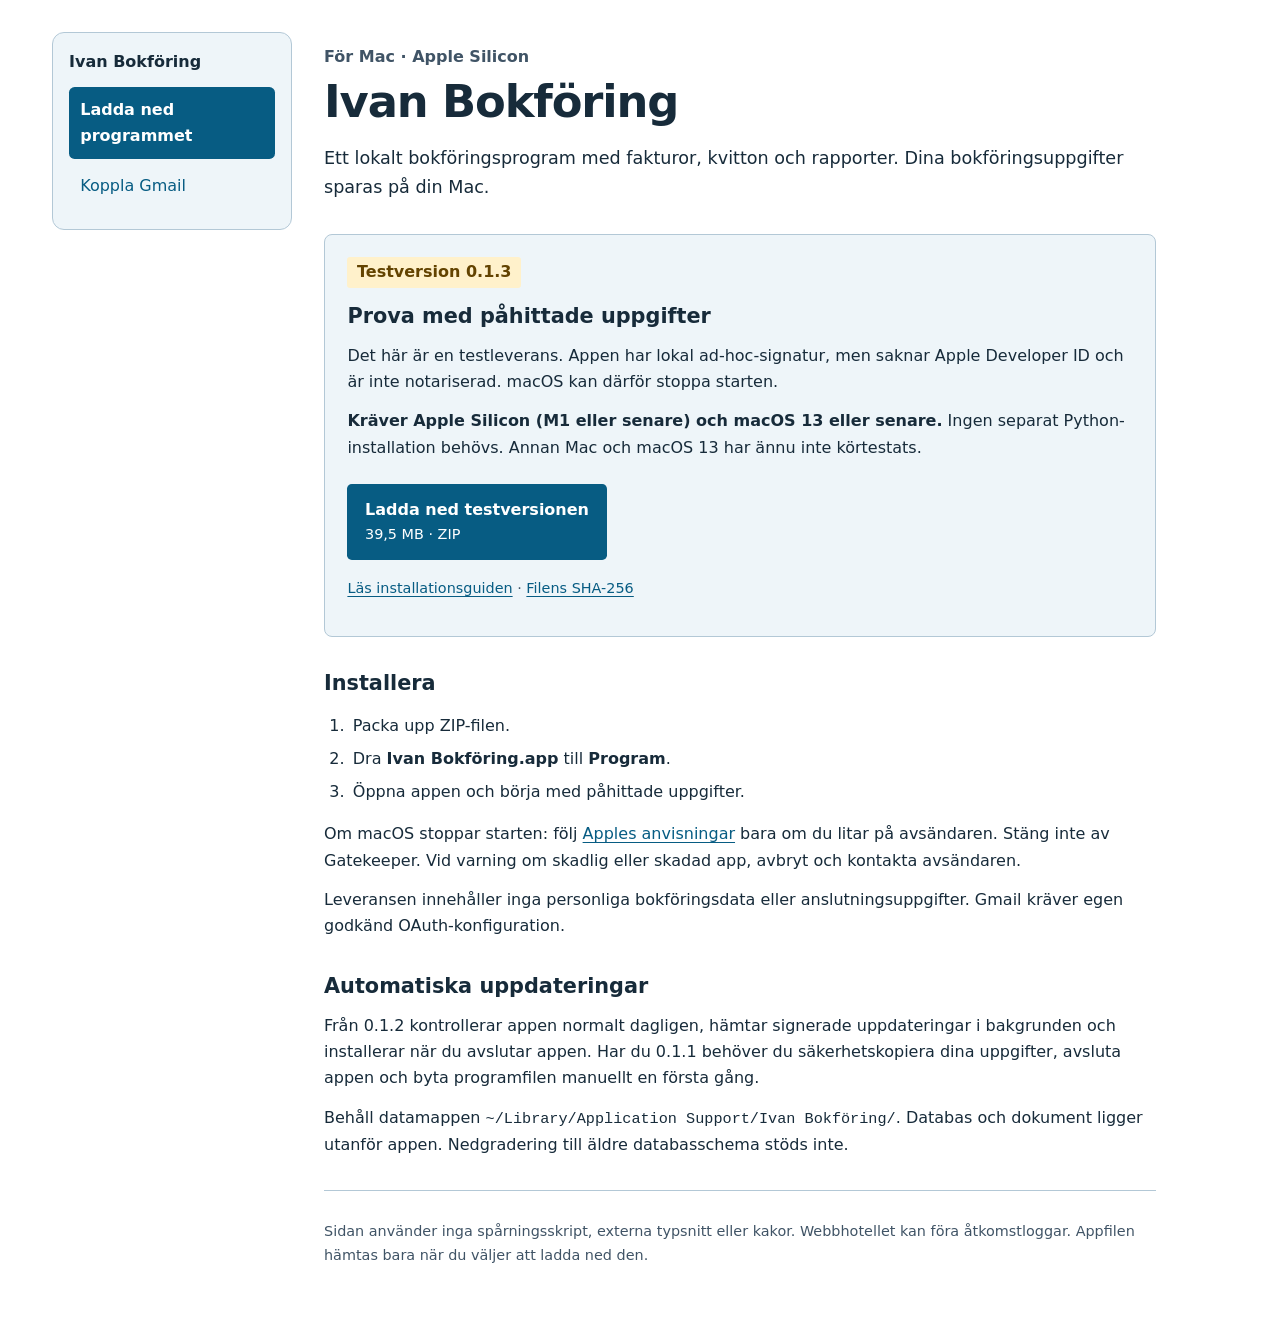
==== index.html @ 07125167 "Lägg till Gmail-guide med sidoflik, skärmbilder och snabblänkar Åtta steg för Google Desktop-klient " ====
<!doctype html>
<html lang="sv">
<head>
  <meta charset="utf-8">
  <meta name="viewport" content="width=device-width, initial-scale=1">
  <meta name="description" content="Ladda ned testversionen av Ivan Bokföring för Mac. Systemkrav, installation och automatiska uppdateringar.">
  <meta name="color-scheme" content="light">
  <title>Ivan Bokföring – testversion för Mac</title>
  <link rel="icon" href="favicon.svg" type="image/svg+xml">
  <link rel="stylesheet" href="theme.css">
  <link rel="stylesheet" href="guide.css">
</head>
<body>
  <div class="site-layout">
  <nav class="site-nav" aria-label="Hemsidans flikar"><strong>Ivan Bokföring</strong><a href="index.html" aria-current="page">Ladda ned programmet</a><a href="gmail.html">Koppla Gmail</a></nav>
  <main>
    <header>
      <p class="eyebrow">För Mac · Apple Silicon</p>
      <h1>Ivan Bokföring</h1>
      <p class="intro">Ett lokalt bokföringsprogram med fakturor, kvitton och rapporter. Dina bokföringsuppgifter sparas på din Mac.</p>
    </header>
    <section class="release" aria-labelledby="download-title">
      <p class="status">Testversion 0.1.3</p>
      <h2 id="download-title">Prova med påhittade uppgifter</h2>
      <p>Det här är en testleverans. Appen har lokal ad-hoc-signatur, men saknar Apple Developer ID och är inte notariserad. macOS kan därför stoppa starten.</p>
      <p><strong>Kräver Apple Silicon (M1 eller senare) och macOS 13 eller senare.</strong> Ingen separat Python-installation behövs. Annan Mac och macOS 13 har ännu inte körtestats.</p>
      <a class="button" href="https://github.com/ivanabrahamsson5-afk/ivan-bokforing/releases/download/v0.1.3-test/Ivan-production-test-4.zip" download>Ladda ned testversionen <span>39,5 MB · ZIP</span></a>
      <p class="small"><a href="installera.txt">Läs installationsguiden</a> · <a href="SHA256SUMS.txt">Filens SHA-256</a></p>
    </section>
    <section aria-labelledby="install-title">
      <h2 id="install-title">Installera</h2>
      <ol>
        <li>Packa upp ZIP-filen.</li>
        <li>Dra <strong>Ivan Bokföring.app</strong> till <strong>Program</strong>.</li>
        <li>Öppna appen och börja med påhittade uppgifter.</li>
      </ol>
      <p>Om macOS stoppar starten: följ <a href="https://support.apple.com/sv-se/102445" rel="noreferrer">Apples anvisningar</a> bara om du litar på avsändaren. Stäng inte av Gatekeeper. Vid varning om skadlig eller skadad app, avbryt och kontakta avsändaren.</p>
      <p>Leveransen innehåller inga personliga bokföringsdata eller anslutningsuppgifter. Gmail kräver egen godkänd OAuth-konfiguration.</p>
    </section>
    <section aria-labelledby="update-title">
      <h2 id="update-title">Automatiska uppdateringar</h2>
      <p>Från 0.1.2 kontrollerar appen normalt dagligen, hämtar signerade uppdateringar i bakgrunden och installerar när du avslutar appen. Har du 0.1.1 behöver du säkerhetskopiera dina uppgifter, avsluta appen och byta programfilen manuellt en första gång.</p>
      <p>Behåll datamappen <code>~/Library/Application Support/Ivan Bokföring/</code>. Databas och dokument ligger utanför appen. Nedgradering till äldre databasschema stöds inte.</p>
    </section>
    <footer>
      <p>Sidan använder inga spårningsskript, externa typsnitt eller kakor. Webbhotellet kan föra åtkomstloggar. Appfilen hämtas bara när du väljer att ladda ned den.</p>
    </footer>
  </main>
  </div>
</body>
</html>
---- theme.css ----
:root {
  color-scheme: light;
  --paper: #ffffff;
  --ink: #172b3a;
  --muted: #405466;
  --accent: #075c83;
  --accent-hover: #034565;
  --panel: #eef5f9;
  --border: #b3c8d6;
  --status-bg: #fff1cb;
  --status-ink: #634300;
  --focus: #9a4c00;
}
* { box-sizing: border-box; }
body { margin: 0; background: var(--paper); color: var(--ink); font: 1rem/1.65 system-ui, sans-serif; }
main { max-width: 46rem; margin: 0 auto; padding: 2.8rem 1.25rem 1.5rem; }
h1 { font-size: clamp(2rem, 6vw, 2.8rem); line-height: 1.15; margin: .35rem 0 1rem; letter-spacing: -.025em; }
h2 { font-size: 1.3rem; line-height: 1.35; margin: 0 0 .8rem; }
p { margin: .8rem 0; }
.intro { font-size: 1.1rem; }
.eyebrow { color: var(--muted); font-weight: 600; margin: 0; }
section { margin-top: 2rem; }
.release { padding: 1.4rem; border: 1px solid var(--border); border-radius: .5rem; background: var(--panel); color: var(--ink); }
.status { display: inline-block; margin: 0 0 .85rem; padding: .15rem .6rem; border-radius: .2rem; color: var(--status-ink); background: var(--status-bg); font-weight: 650; }
a { color: var(--accent); text-underline-offset: .2em; }
a:hover, a:active { color: var(--accent-hover); }
a:focus-visible { outline: 3px solid var(--focus); outline-offset: 4px; }
.button { display: inline-block; padding: .8rem 1.1rem; margin: .65rem 0 .3rem; border-radius: .3rem; background: var(--accent); color: var(--paper); font-weight: 650; text-decoration: none; }
.button span { display: block; font-size: .9rem; font-weight: 400; }
.button:hover, .button:active { background: var(--accent-hover); color: var(--paper); }
.small, footer { font-size: .9rem; color: var(--muted); }
ol { padding-left: 1.6rem; }
li { padding-left: .2rem; margin: .4rem 0; }
code { font-size: .95em; overflow-wrap: anywhere; }
footer { margin-top: 2rem; padding-top: 1rem; border-top: 1px solid var(--border); }
@media (max-width: 30rem) { main { padding-top: 1.5rem; } .release { padding: 1rem; } .button { display: block; text-align: center; } }
---- guide.css ----
.site-layout { max-width: 76rem; margin: auto; display: grid; grid-template-columns: 15rem minmax(0, 1fr); gap: 2rem; padding: 2rem 1.25rem; }
.site-layout main { width: 100%; max-width: 52rem; margin: 0; padding: .75rem 0 1.5rem; min-width: 0; }
.site-nav { position: sticky; top: 1.5rem; align-self: start; padding: 1rem; border: 1px solid var(--border); border-radius: .75rem; background: var(--panel); }
.site-nav strong { display: block; margin-bottom: .75rem; }
.site-nav a { display: block; padding: .6rem .7rem; margin: .25rem 0; border-radius: .35rem; text-decoration: none; }
.site-nav a[aria-current="page"] { background: var(--accent); color: var(--paper); font-weight: 650; }
.site-nav .step-links { margin-top: 1rem; padding-top: .6rem; border-top: 1px solid var(--border); font-size: .9rem; }
.step { scroll-margin-top: 1rem; padding: 1.5rem; border: 1px solid var(--border); border-radius: .75rem; }
.step-number { color: var(--accent); font-size: .85rem; font-weight: 700; text-transform: uppercase; letter-spacing: .08em; margin: 0 0 .4rem; }
.ready { background: var(--panel); padding: .65rem .9rem; border-radius: .35rem; }
.quick-links { display: flex; flex-wrap: wrap; gap: .4rem 1rem; margin: 1rem 0; }
figure { margin: 1.25rem 0; }
figure img { display: block; width: 100%; height: auto; border: 1px solid var(--border); border-radius: .4rem; }
figcaption { font-size: .9rem; color: var(--muted); margin-top: .5rem; }
pre { white-space: pre-wrap; overflow-wrap: anywhere; background: var(--panel); padding: .8rem; border-radius: .4rem; font-size: .9rem; }
details { padding: .8rem 0; border-bottom: 1px solid var(--border); }
summary { cursor: pointer; font-weight: 650; }
.skip-link { position: absolute; left: -9999px; }
.skip-link:focus { left: 1rem; top: .5rem; background: var(--paper); z-index: 2; padding: .5rem; }
@media (max-width: 55rem) {
  .site-layout { display: block; padding: 1rem; }
  .site-nav { position: static; margin-bottom: 1.5rem; }
  .site-nav > a { display: inline-block; }
  .site-nav .step-links { display: flex; flex-wrap: wrap; gap: .2rem; }
  .site-nav .step-links a { padding: .25rem .5rem; }
  .step { padding: 1rem; }
}

.menu-image { max-width: 20rem; }
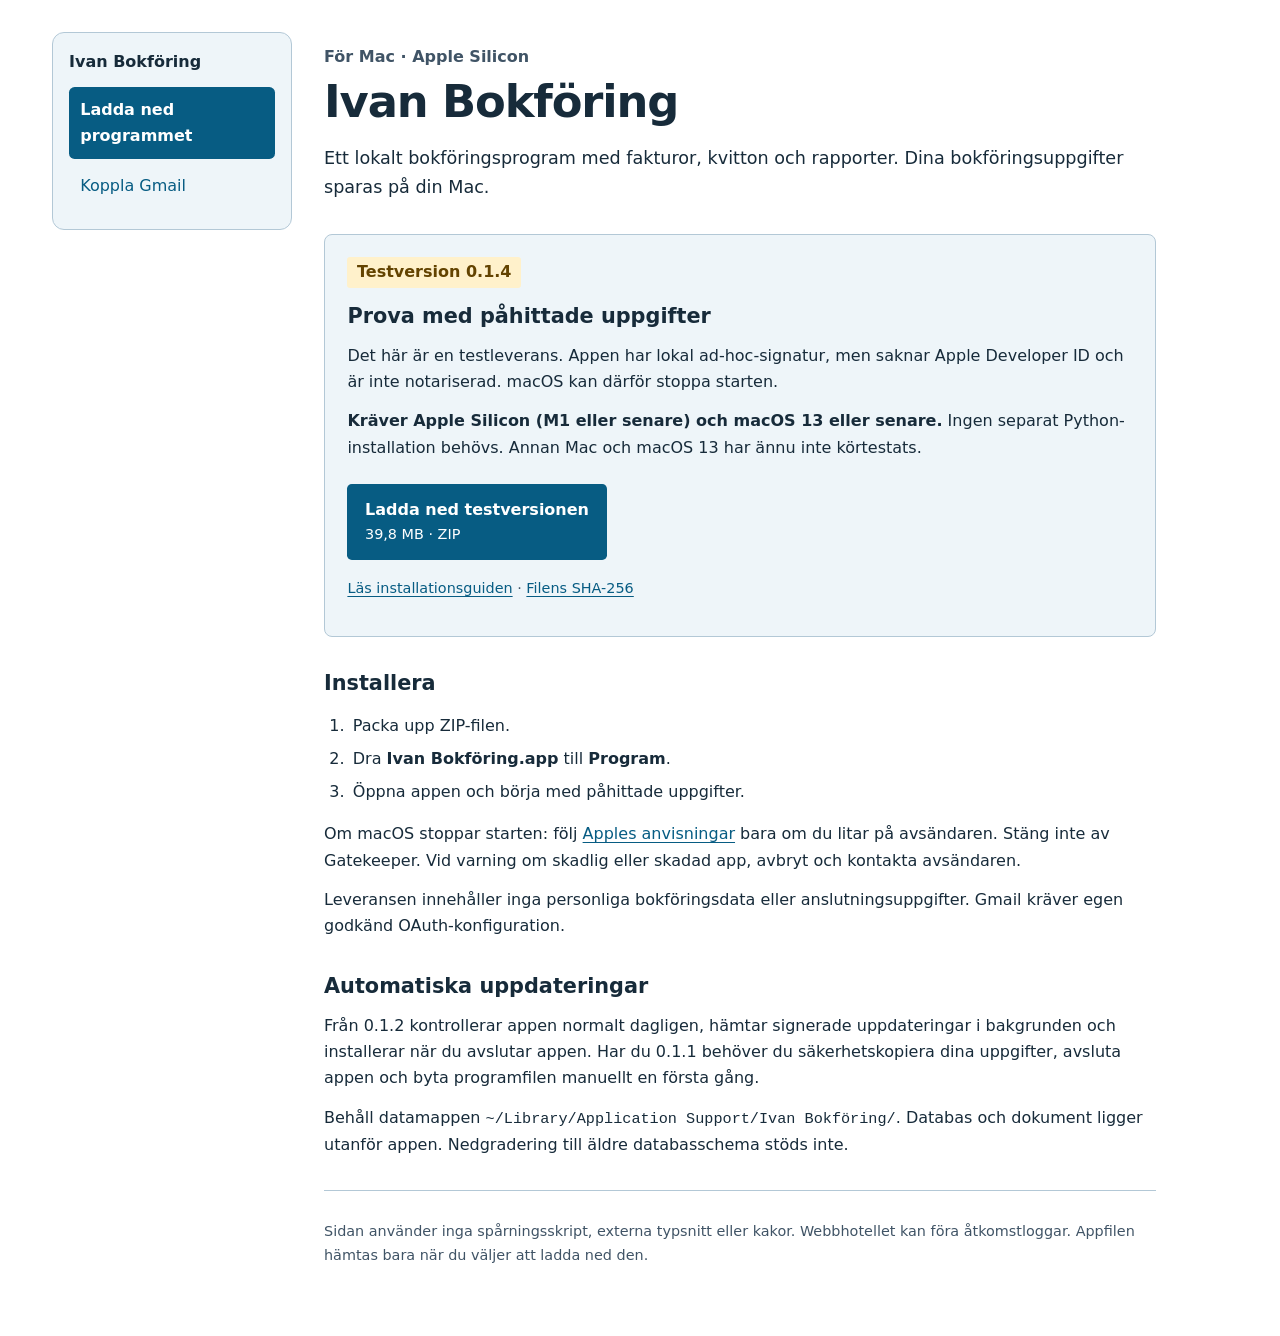
==== commit 7b9461d6: "Uppdatera nedladdningssidan till testversion 0.1.4" ====
--- a/index.html
+++ b/index.html
@@ -20,11 +20,11 @@
       <p class="intro">Ett lokalt bokföringsprogram med fakturor, kvitton och rapporter. Dina bokföringsuppgifter sparas på din Mac.</p>
     </header>
     <section class="release" aria-labelledby="download-title">
-      <p class="status">Testversion 0.1.3</p>
+      <p class="status">Testversion 0.1.4</p>
       <h2 id="download-title">Prova med påhittade uppgifter</h2>
       <p>Det här är en testleverans. Appen har lokal ad-hoc-signatur, men saknar Apple Developer ID och är inte notariserad. macOS kan därför stoppa starten.</p>
       <p><strong>Kräver Apple Silicon (M1 eller senare) och macOS 13 eller senare.</strong> Ingen separat Python-installation behövs. Annan Mac och macOS 13 har ännu inte körtestats.</p>
-      <a class="button" href="https://github.com/ivanabrahamsson5-afk/ivan-bokforing/releases/download/v0.1.3-test/Ivan-production-test-4.zip" download>Ladda ned testversionen <span>39,5 MB · ZIP</span></a>
+      <a class="button" href="https://github.com/ivanabrahamsson5-afk/ivan-bokforing/releases/download/v0.1.4-test/Ivan-production-test-5.zip" download>Ladda ned testversionen <span>39,8 MB · ZIP</span></a>
       <p class="small"><a href="installera.txt">Läs installationsguiden</a> · <a href="SHA256SUMS.txt">Filens SHA-256</a></p>
     </section>
     <section aria-labelledby="install-title">
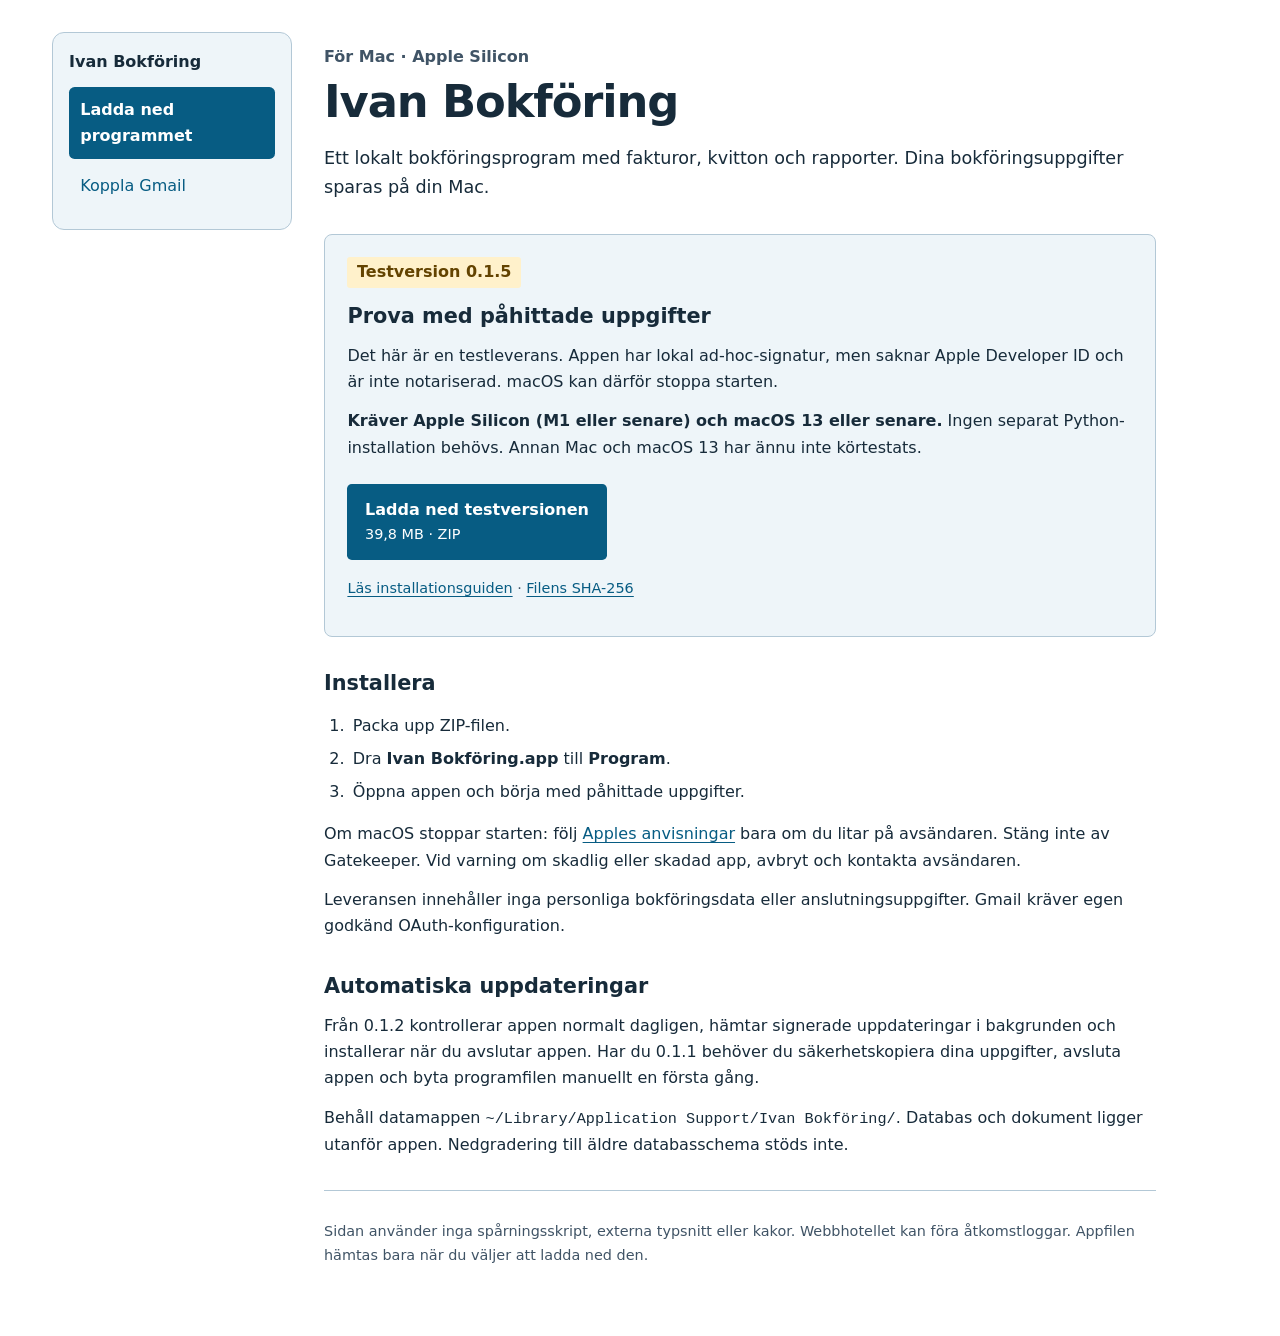
==== commit 9bb9cd35: "Publicera nedladdningssida, guide och kontrollsumma för 0.1.5" ====
--- a/index.html
+++ b/index.html
@@ -20,11 +20,11 @@
       <p class="intro">Ett lokalt bokföringsprogram med fakturor, kvitton och rapporter. Dina bokföringsuppgifter sparas på din Mac.</p>
     </header>
     <section class="release" aria-labelledby="download-title">
-      <p class="status">Testversion 0.1.4</p>
+      <p class="status">Testversion 0.1.5</p>
       <h2 id="download-title">Prova med påhittade uppgifter</h2>
       <p>Det här är en testleverans. Appen har lokal ad-hoc-signatur, men saknar Apple Developer ID och är inte notariserad. macOS kan därför stoppa starten.</p>
       <p><strong>Kräver Apple Silicon (M1 eller senare) och macOS 13 eller senare.</strong> Ingen separat Python-installation behövs. Annan Mac och macOS 13 har ännu inte körtestats.</p>
-      <a class="button" href="https://github.com/ivanabrahamsson5-afk/ivan-bokforing/releases/download/v0.1.4-test/Ivan-production-test-5.zip" download>Ladda ned testversionen <span>39,8 MB · ZIP</span></a>
+      <a class="button" href="https://github.com/ivanabrahamsson5-afk/ivan-bokforing/releases/download/v0.1.5-test/Ivan-production-test-6.zip" download>Ladda ned testversionen <span>39,8 MB · ZIP</span></a>
       <p class="small"><a href="installera.txt">Läs installationsguiden</a> · <a href="SHA256SUMS.txt">Filens SHA-256</a></p>
     </section>
     <section aria-labelledby="install-title">
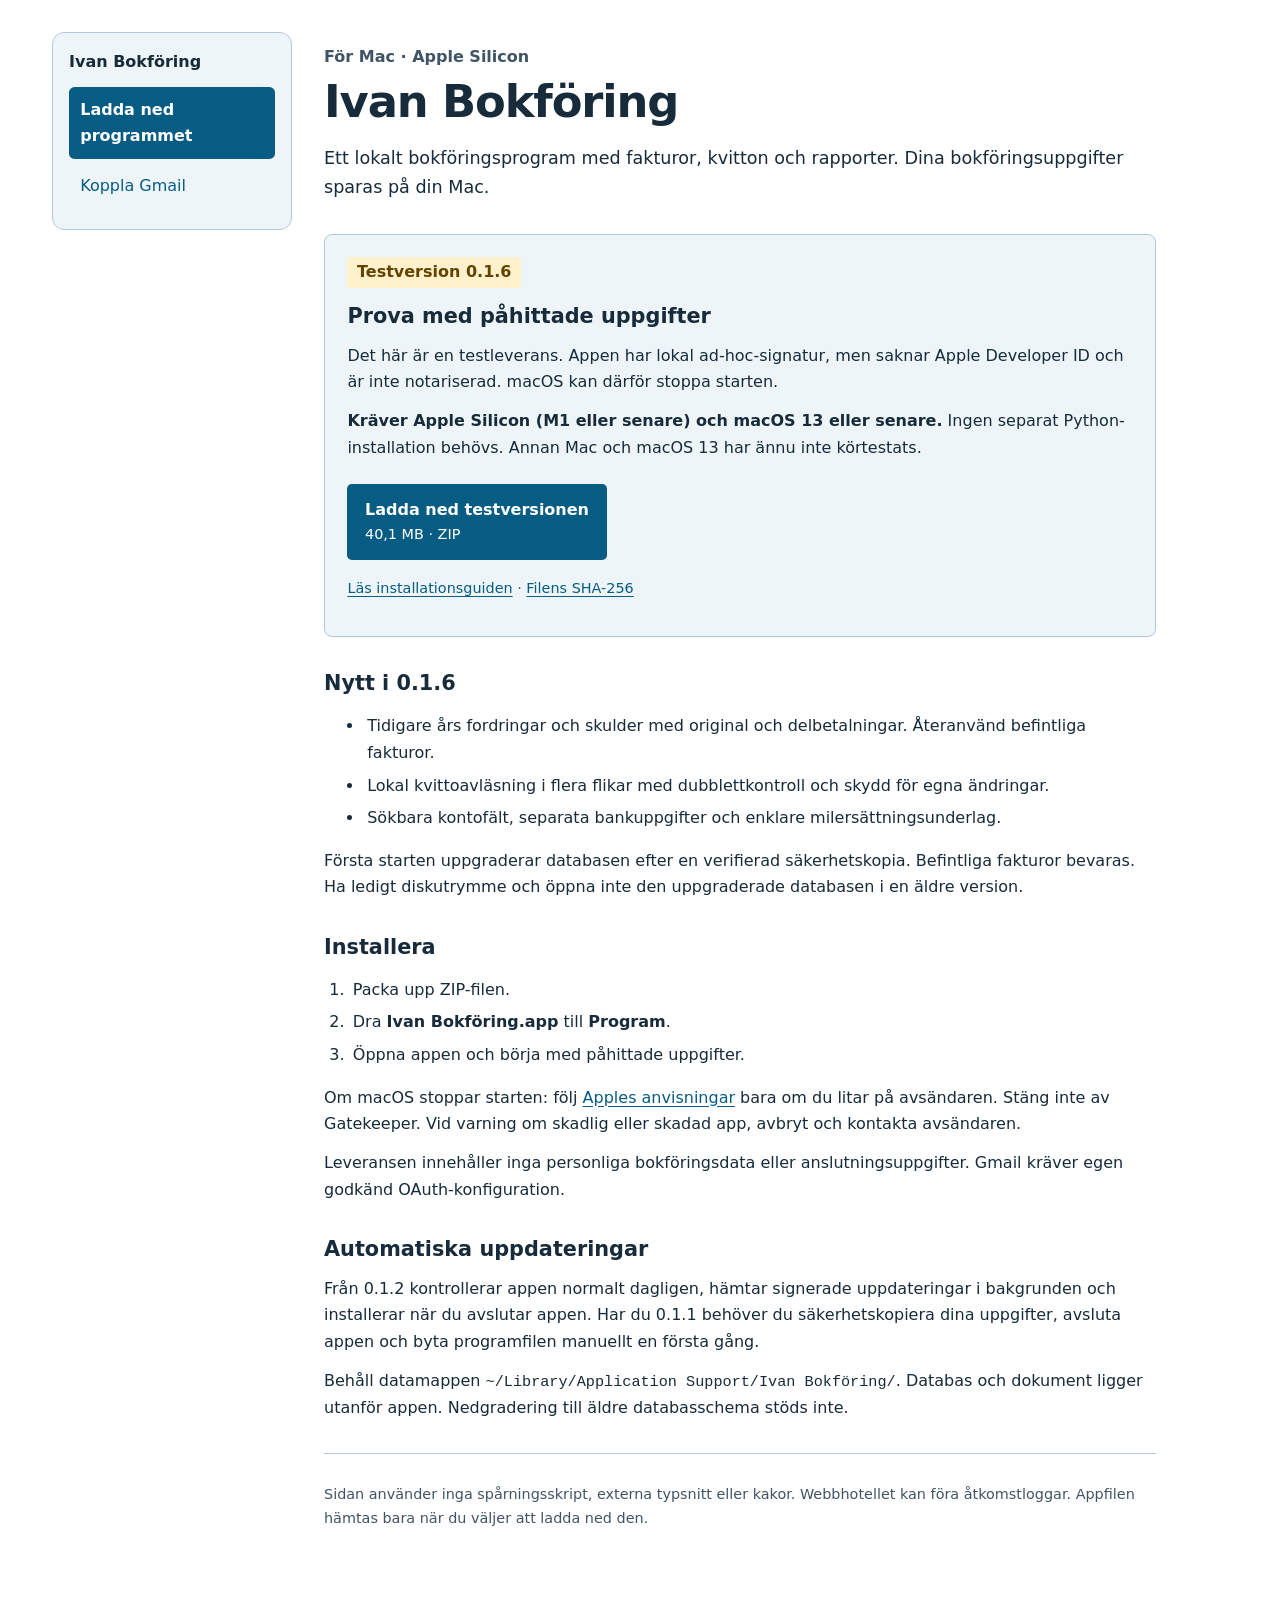
==== commit 9677e5ad: "Publicera hemsida och installationsguide för 0.1.6" ====
--- a/index.html
+++ b/index.html
@@ -20,12 +20,21 @@
       <p class="intro">Ett lokalt bokföringsprogram med fakturor, kvitton och rapporter. Dina bokföringsuppgifter sparas på din Mac.</p>
     </header>
     <section class="release" aria-labelledby="download-title">
-      <p class="status">Testversion 0.1.5</p>
+      <p class="status">Testversion 0.1.6</p>
       <h2 id="download-title">Prova med påhittade uppgifter</h2>
       <p>Det här är en testleverans. Appen har lokal ad-hoc-signatur, men saknar Apple Developer ID och är inte notariserad. macOS kan därför stoppa starten.</p>
       <p><strong>Kräver Apple Silicon (M1 eller senare) och macOS 13 eller senare.</strong> Ingen separat Python-installation behövs. Annan Mac och macOS 13 har ännu inte körtestats.</p>
-      <a class="button" href="https://github.com/ivanabrahamsson5-afk/ivan-bokforing/releases/download/v0.1.5-test/Ivan-production-test-6.zip" download>Ladda ned testversionen <span>39,8 MB · ZIP</span></a>
+      <a class="button" href="https://github.com/ivanabrahamsson5-afk/ivan-bokforing/releases/download/v0.1.6-test/Ivan-production-test-7.zip" download>Ladda ned testversionen <span>40,1 MB · ZIP</span></a>
       <p class="small"><a href="installera.txt">Läs installationsguiden</a> · <a href="SHA256SUMS.txt">Filens SHA-256</a></p>
+    </section>
+    <section aria-labelledby="news-title">
+      <h2 id="news-title">Nytt i 0.1.6</h2>
+      <ul>
+        <li>Tidigare års fordringar och skulder med original och delbetalningar. Återanvänd befintliga fakturor.</li>
+        <li>Lokal kvittoavläsning i flera flikar med dubblettkontroll och skydd för egna ändringar.</li>
+        <li>Sökbara kontofält, separata bankuppgifter och enklare milersättningsunderlag.</li>
+      </ul>
+      <p>Första starten uppgraderar databasen efter en verifierad säkerhetskopia. Befintliga fakturor bevaras. Ha ledigt diskutrymme och öppna inte den uppgraderade databasen i en äldre version.</p>
     </section>
     <section aria-labelledby="install-title">
       <h2 id="install-title">Installera</h2>
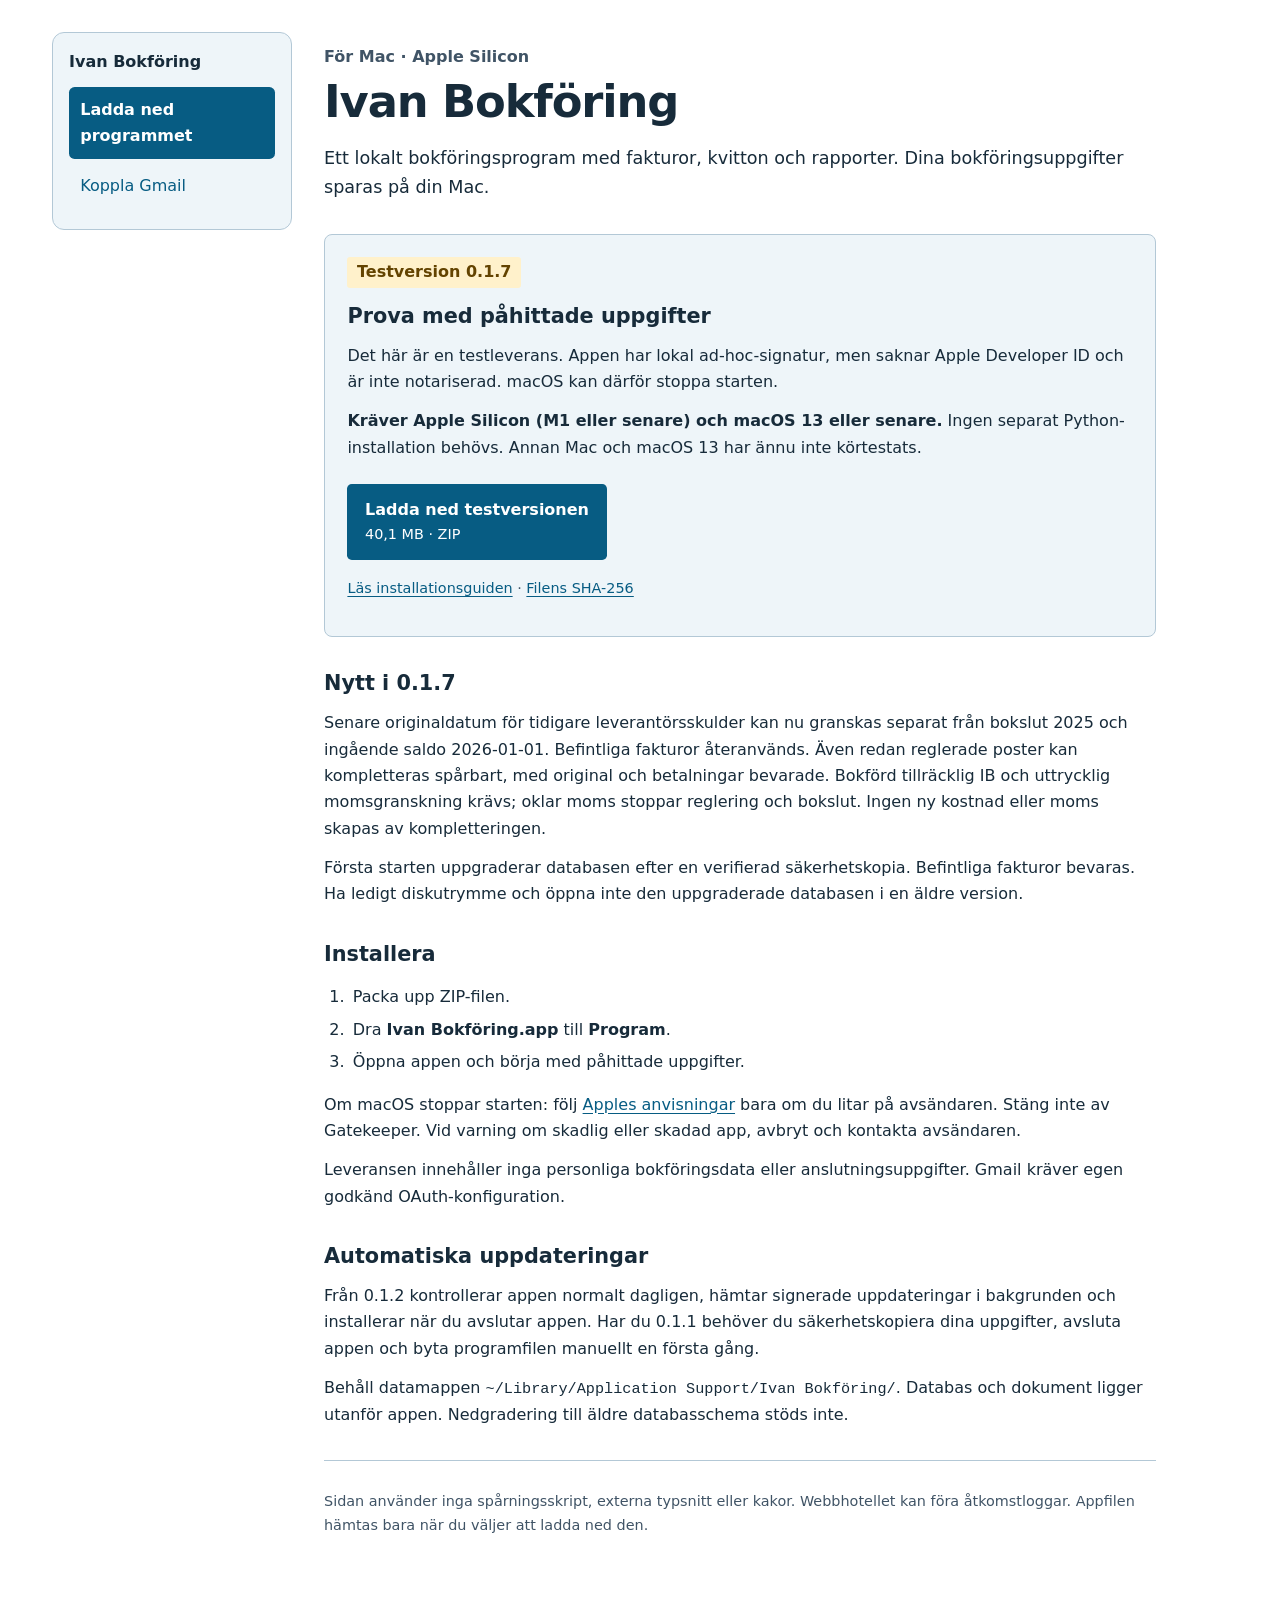
==== commit 24f5d61c: "Publicera hemsida och installationsguide för 0.1.7" ====
--- a/index.html
+++ b/index.html
@@ -20,20 +20,16 @@
       <p class="intro">Ett lokalt bokföringsprogram med fakturor, kvitton och rapporter. Dina bokföringsuppgifter sparas på din Mac.</p>
     </header>
     <section class="release" aria-labelledby="download-title">
-      <p class="status">Testversion 0.1.6</p>
+      <p class="status">Testversion 0.1.7</p>
       <h2 id="download-title">Prova med påhittade uppgifter</h2>
       <p>Det här är en testleverans. Appen har lokal ad-hoc-signatur, men saknar Apple Developer ID och är inte notariserad. macOS kan därför stoppa starten.</p>
       <p><strong>Kräver Apple Silicon (M1 eller senare) och macOS 13 eller senare.</strong> Ingen separat Python-installation behövs. Annan Mac och macOS 13 har ännu inte körtestats.</p>
-      <a class="button" href="https://github.com/ivanabrahamsson5-afk/ivan-bokforing/releases/download/v0.1.6-test/Ivan-production-test-7.zip" download>Ladda ned testversionen <span>40,1 MB · ZIP</span></a>
+      <a class="button" href="https://github.com/ivanabrahamsson5-afk/ivan-bokforing/releases/download/v0.1.7-test/Ivan-production-test-8.zip" download>Ladda ned testversionen <span>40,1 MB · ZIP</span></a>
       <p class="small"><a href="installera.txt">Läs installationsguiden</a> · <a href="SHA256SUMS.txt">Filens SHA-256</a></p>
     </section>
     <section aria-labelledby="news-title">
-      <h2 id="news-title">Nytt i 0.1.6</h2>
-      <ul>
-        <li>Tidigare års fordringar och skulder med original och delbetalningar. Återanvänd befintliga fakturor.</li>
-        <li>Lokal kvittoavläsning i flera flikar med dubblettkontroll och skydd för egna ändringar.</li>
-        <li>Sökbara kontofält, separata bankuppgifter och enklare milersättningsunderlag.</li>
-      </ul>
+      <h2 id="news-title">Nytt i 0.1.7</h2>
+      <p>Senare originaldatum för tidigare leverantörsskulder kan nu granskas separat från bokslut 2025 och ingående saldo 2026-01-01. Befintliga fakturor återanvänds. Även redan reglerade poster kan kompletteras spårbart, med original och betalningar bevarade. Bokförd tillräcklig IB och uttrycklig momsgranskning krävs; oklar moms stoppar reglering och bokslut. Ingen ny kostnad eller moms skapas av kompletteringen.</p>
       <p>Första starten uppgraderar databasen efter en verifierad säkerhetskopia. Befintliga fakturor bevaras. Ha ledigt diskutrymme och öppna inte den uppgraderade databasen i en äldre version.</p>
     </section>
     <section aria-labelledby="install-title">
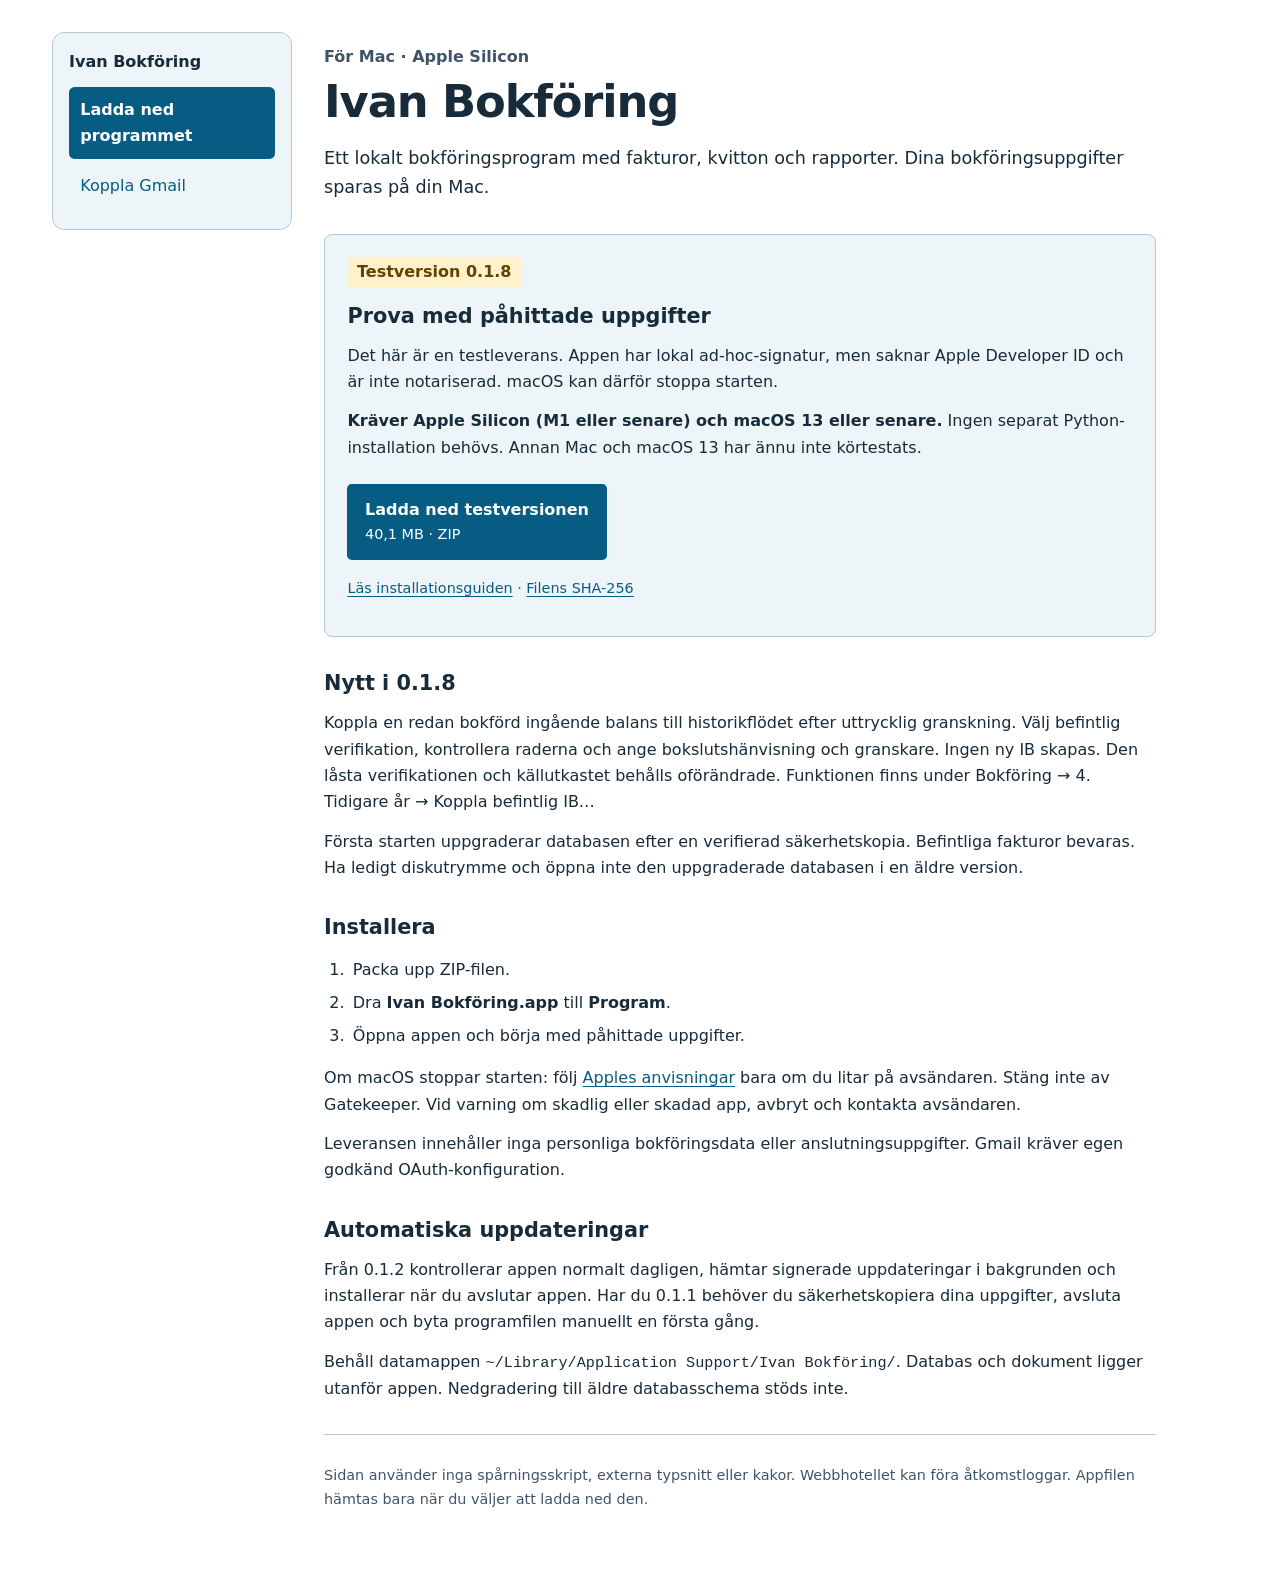
==== commit cb094c10: "Publicera hemsida och installationsguide för 0.1.8" ====
--- a/index.html
+++ b/index.html
@@ -20,16 +20,16 @@
       <p class="intro">Ett lokalt bokföringsprogram med fakturor, kvitton och rapporter. Dina bokföringsuppgifter sparas på din Mac.</p>
     </header>
     <section class="release" aria-labelledby="download-title">
-      <p class="status">Testversion 0.1.7</p>
+      <p class="status">Testversion 0.1.8</p>
       <h2 id="download-title">Prova med påhittade uppgifter</h2>
       <p>Det här är en testleverans. Appen har lokal ad-hoc-signatur, men saknar Apple Developer ID och är inte notariserad. macOS kan därför stoppa starten.</p>
       <p><strong>Kräver Apple Silicon (M1 eller senare) och macOS 13 eller senare.</strong> Ingen separat Python-installation behövs. Annan Mac och macOS 13 har ännu inte körtestats.</p>
-      <a class="button" href="https://github.com/ivanabrahamsson5-afk/ivan-bokforing/releases/download/v0.1.7-test/Ivan-production-test-8.zip" download>Ladda ned testversionen <span>40,1 MB · ZIP</span></a>
+      <a class="button" href="https://github.com/ivanabrahamsson5-afk/ivan-bokforing/releases/download/v0.1.8-test/Ivan-production-test-9.zip" download>Ladda ned testversionen <span>40,1 MB · ZIP</span></a>
       <p class="small"><a href="installera.txt">Läs installationsguiden</a> · <a href="SHA256SUMS.txt">Filens SHA-256</a></p>
     </section>
     <section aria-labelledby="news-title">
-      <h2 id="news-title">Nytt i 0.1.7</h2>
-      <p>Senare originaldatum för tidigare leverantörsskulder kan nu granskas separat från bokslut 2025 och ingående saldo 2026-01-01. Befintliga fakturor återanvänds. Även redan reglerade poster kan kompletteras spårbart, med original och betalningar bevarade. Bokförd tillräcklig IB och uttrycklig momsgranskning krävs; oklar moms stoppar reglering och bokslut. Ingen ny kostnad eller moms skapas av kompletteringen.</p>
+      <h2 id="news-title">Nytt i 0.1.8</h2>
+      <p>Koppla en redan bokförd ingående balans till historikflödet efter uttrycklig granskning. Välj befintlig verifikation, kontrollera raderna och ange bokslutshänvisning och granskare. Ingen ny IB skapas. Den låsta verifikationen och källutkastet behålls oförändrade. Funktionen finns under Bokföring → 4. Tidigare år → Koppla befintlig IB…</p>
       <p>Första starten uppgraderar databasen efter en verifierad säkerhetskopia. Befintliga fakturor bevaras. Ha ledigt diskutrymme och öppna inte den uppgraderade databasen i en äldre version.</p>
     </section>
     <section aria-labelledby="install-title">
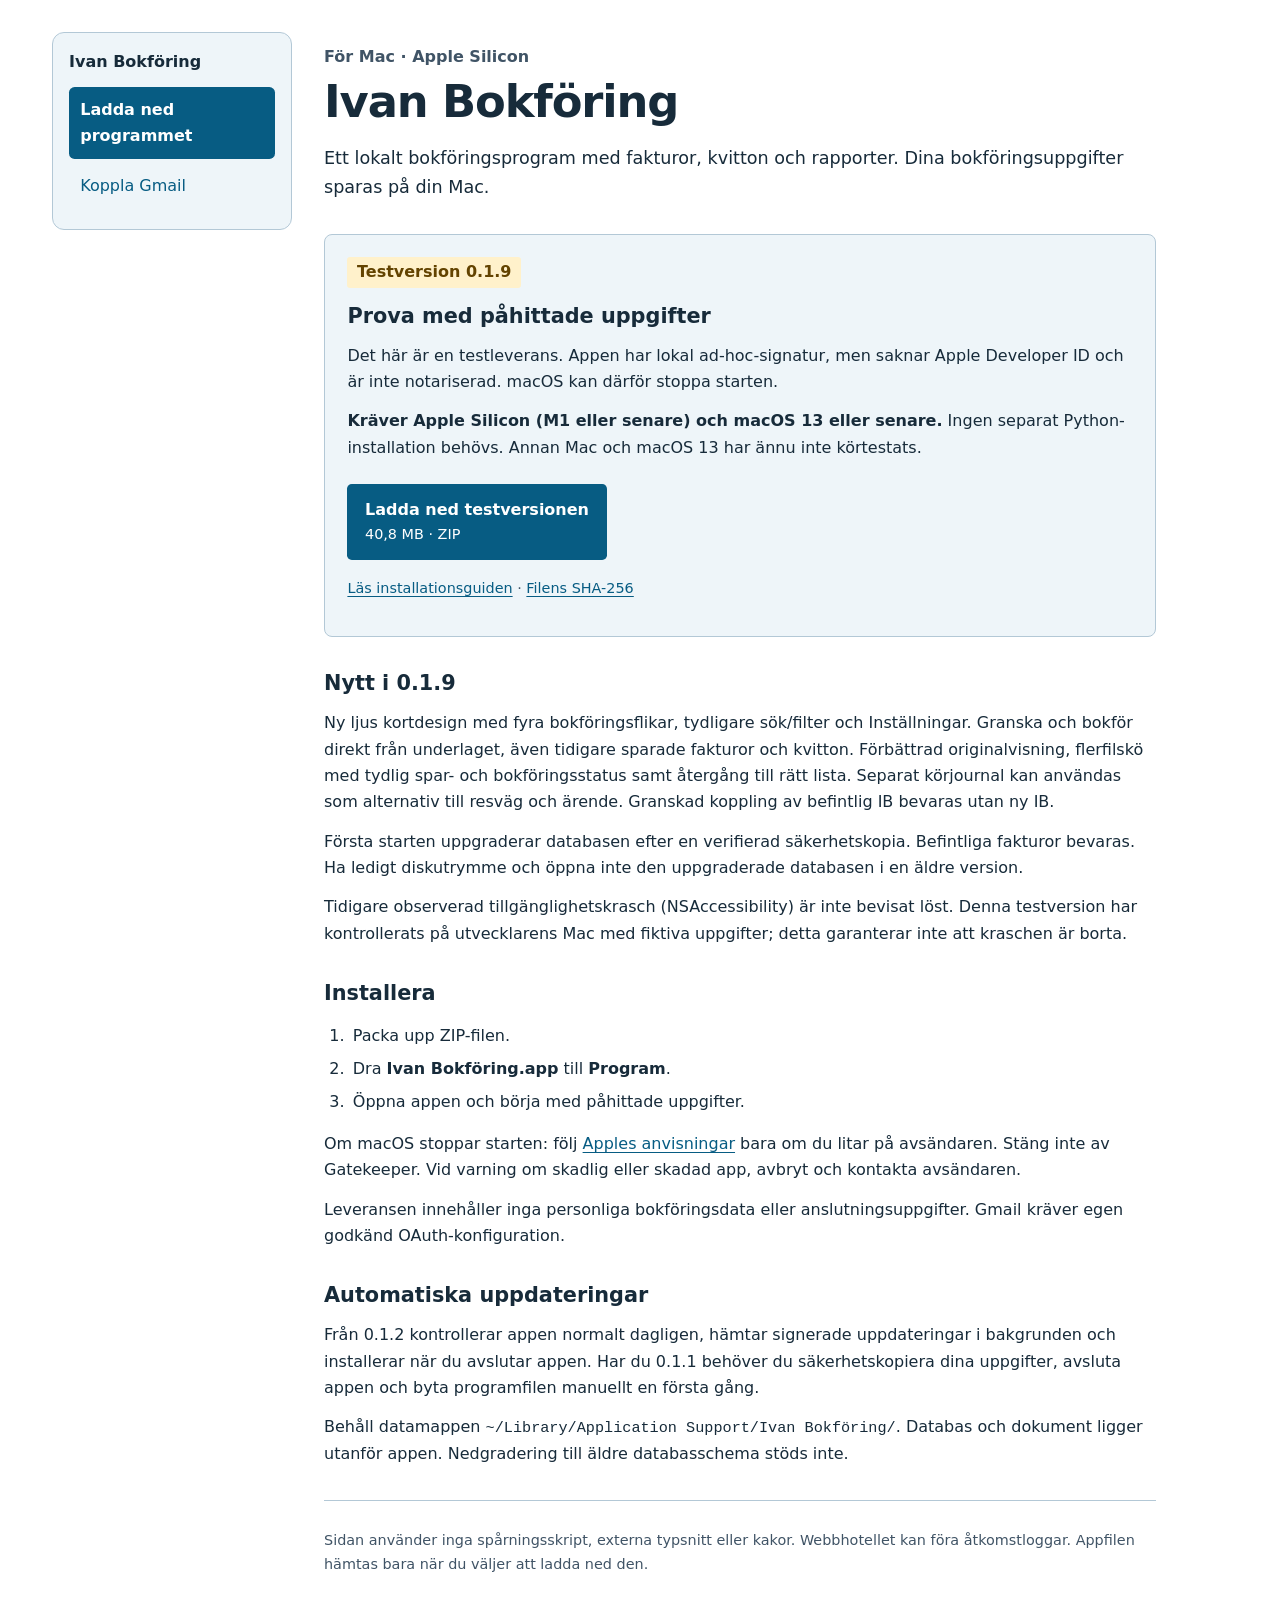
==== commit ae92ae4c: "Publicera hemsida och installationsguide för 0.1.9" ====
--- a/index.html
+++ b/index.html
@@ -20,17 +20,18 @@
       <p class="intro">Ett lokalt bokföringsprogram med fakturor, kvitton och rapporter. Dina bokföringsuppgifter sparas på din Mac.</p>
     </header>
     <section class="release" aria-labelledby="download-title">
-      <p class="status">Testversion 0.1.8</p>
+      <p class="status">Testversion 0.1.9</p>
       <h2 id="download-title">Prova med påhittade uppgifter</h2>
       <p>Det här är en testleverans. Appen har lokal ad-hoc-signatur, men saknar Apple Developer ID och är inte notariserad. macOS kan därför stoppa starten.</p>
       <p><strong>Kräver Apple Silicon (M1 eller senare) och macOS 13 eller senare.</strong> Ingen separat Python-installation behövs. Annan Mac och macOS 13 har ännu inte körtestats.</p>
-      <a class="button" href="https://github.com/ivanabrahamsson5-afk/ivan-bokforing/releases/download/v0.1.8-test/Ivan-production-test-9.zip" download>Ladda ned testversionen <span>40,1 MB · ZIP</span></a>
+      <a class="button" href="https://github.com/ivanabrahamsson5-afk/ivan-bokforing/releases/download/v0.1.9-test/Ivan-production-test-10.zip" download>Ladda ned testversionen <span>40,8 MB · ZIP</span></a>
       <p class="small"><a href="installera.txt">Läs installationsguiden</a> · <a href="SHA256SUMS.txt">Filens SHA-256</a></p>
     </section>
     <section aria-labelledby="news-title">
-      <h2 id="news-title">Nytt i 0.1.8</h2>
-      <p>Koppla en redan bokförd ingående balans till historikflödet efter uttrycklig granskning. Välj befintlig verifikation, kontrollera raderna och ange bokslutshänvisning och granskare. Ingen ny IB skapas. Den låsta verifikationen och källutkastet behålls oförändrade. Funktionen finns under Bokföring → 4. Tidigare år → Koppla befintlig IB…</p>
+      <h2 id="news-title">Nytt i 0.1.9</h2>
+      <p>Ny ljus kortdesign med fyra bokföringsflikar, tydligare sök/filter och Inställningar. Granska och bokför direkt från underlaget, även tidigare sparade fakturor och kvitton. Förbättrad originalvisning, flerfilskö med tydlig spar- och bokföringsstatus samt återgång till rätt lista. Separat körjournal kan användas som alternativ till resväg och ärende. Granskad koppling av befintlig IB bevaras utan ny IB.</p>
       <p>Första starten uppgraderar databasen efter en verifierad säkerhetskopia. Befintliga fakturor bevaras. Ha ledigt diskutrymme och öppna inte den uppgraderade databasen i en äldre version.</p>
+    <p>Tidigare observerad tillgänglighetskrasch (NSAccessibility) är inte bevisat löst. Denna testversion har kontrollerats på utvecklarens Mac med fiktiva uppgifter; detta garanterar inte att kraschen är borta.</p>
     </section>
     <section aria-labelledby="install-title">
       <h2 id="install-title">Installera</h2>
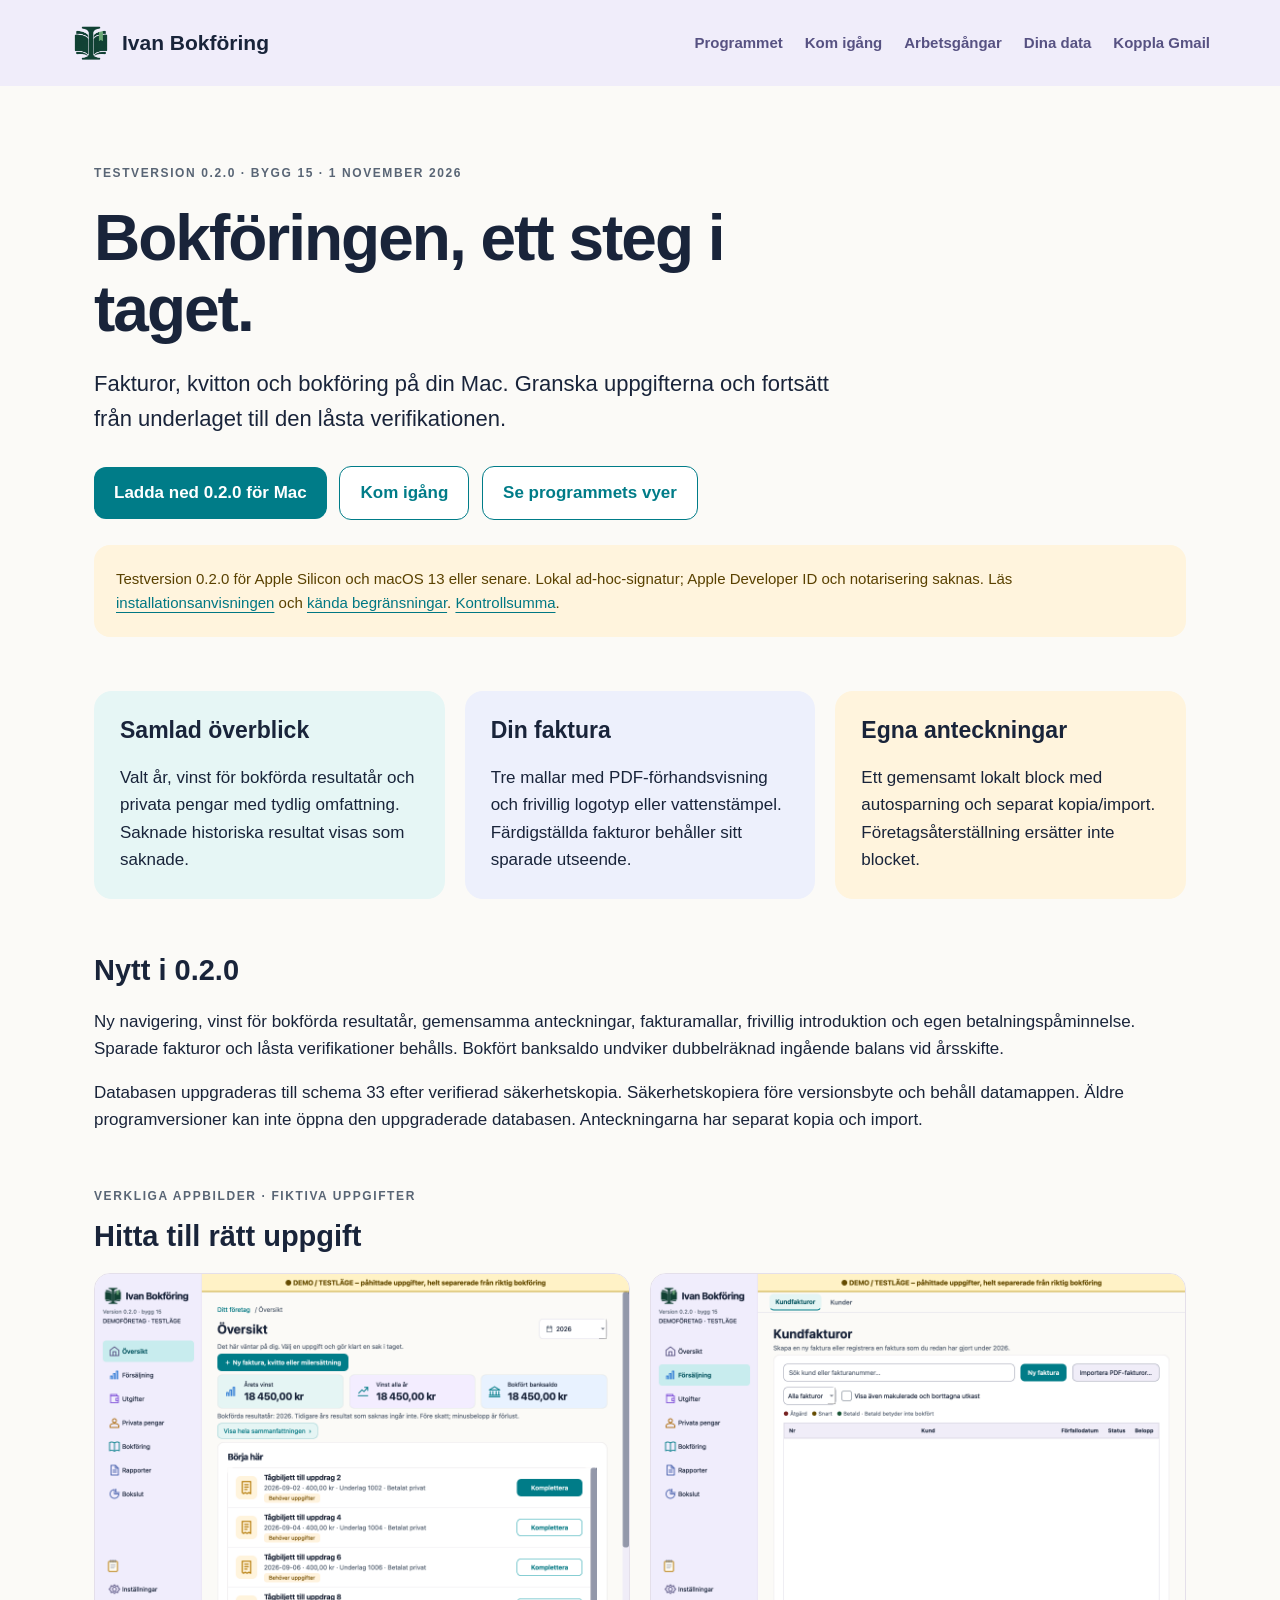
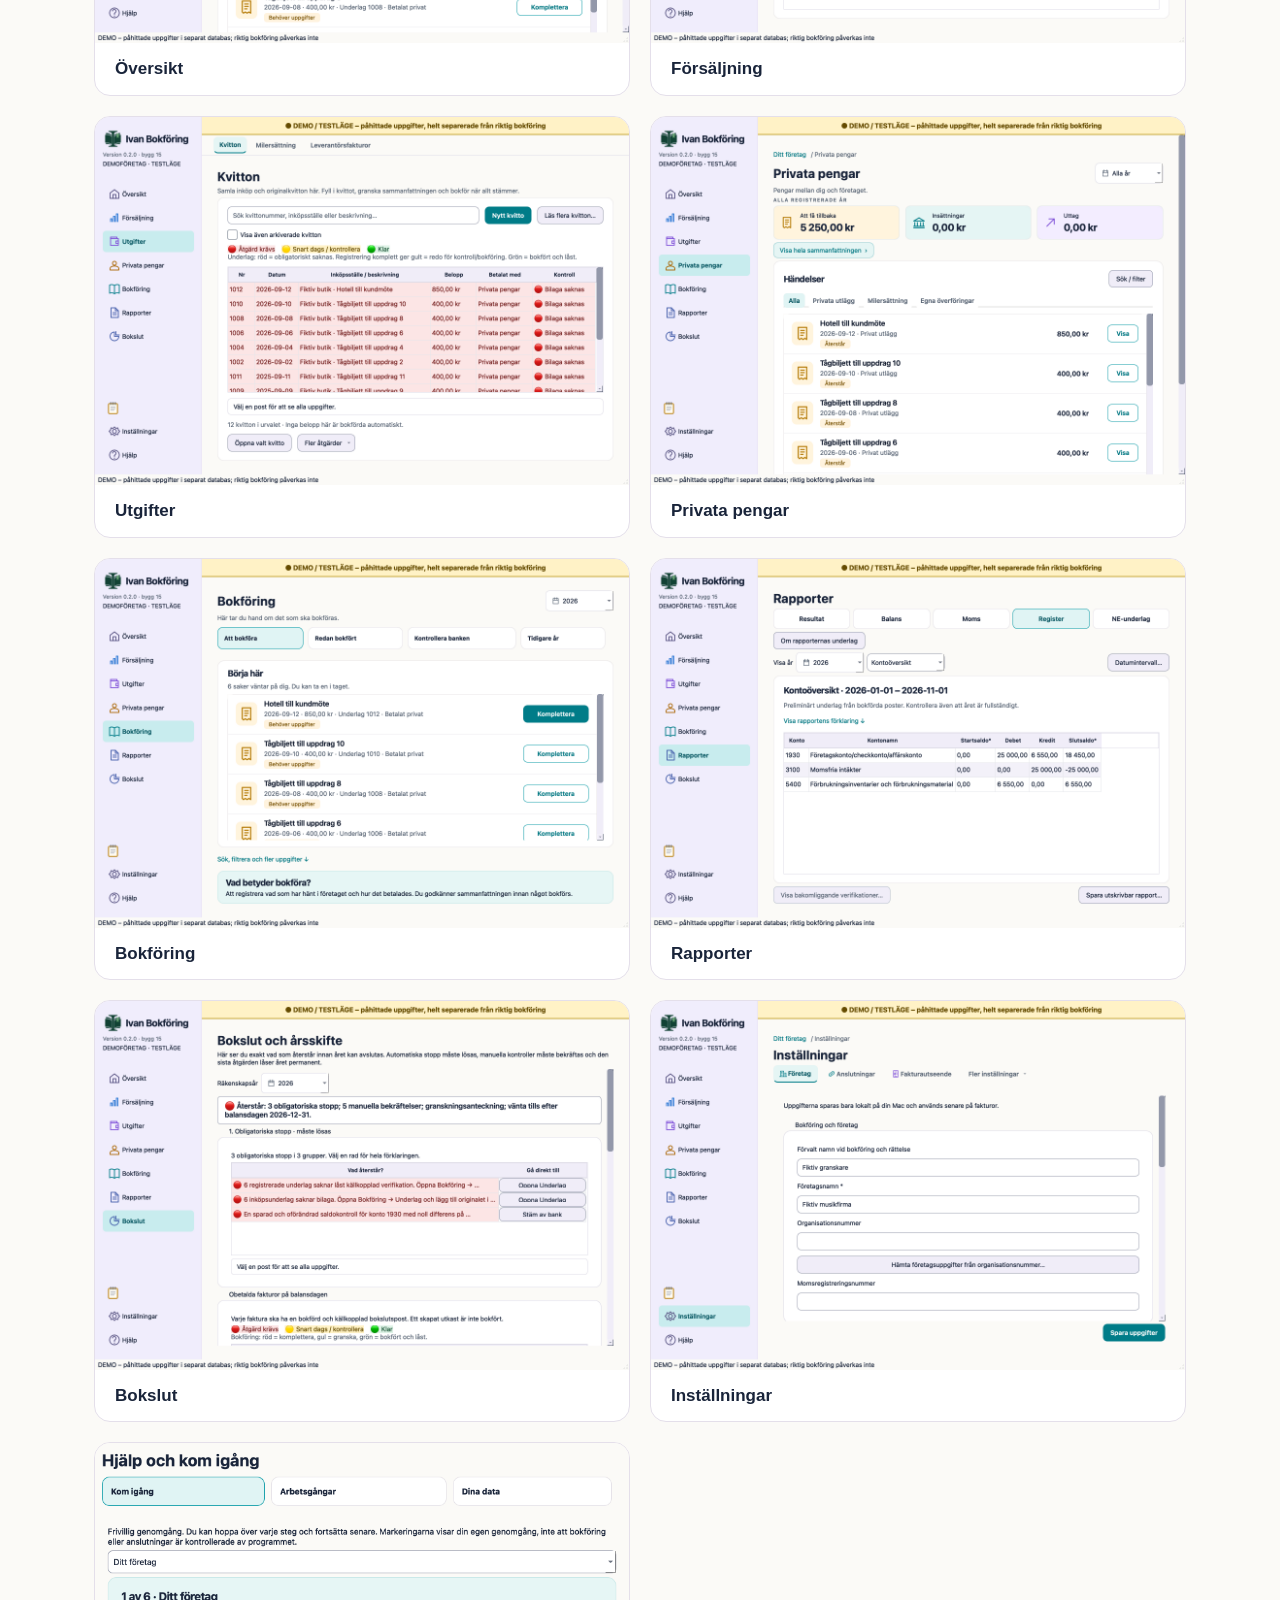
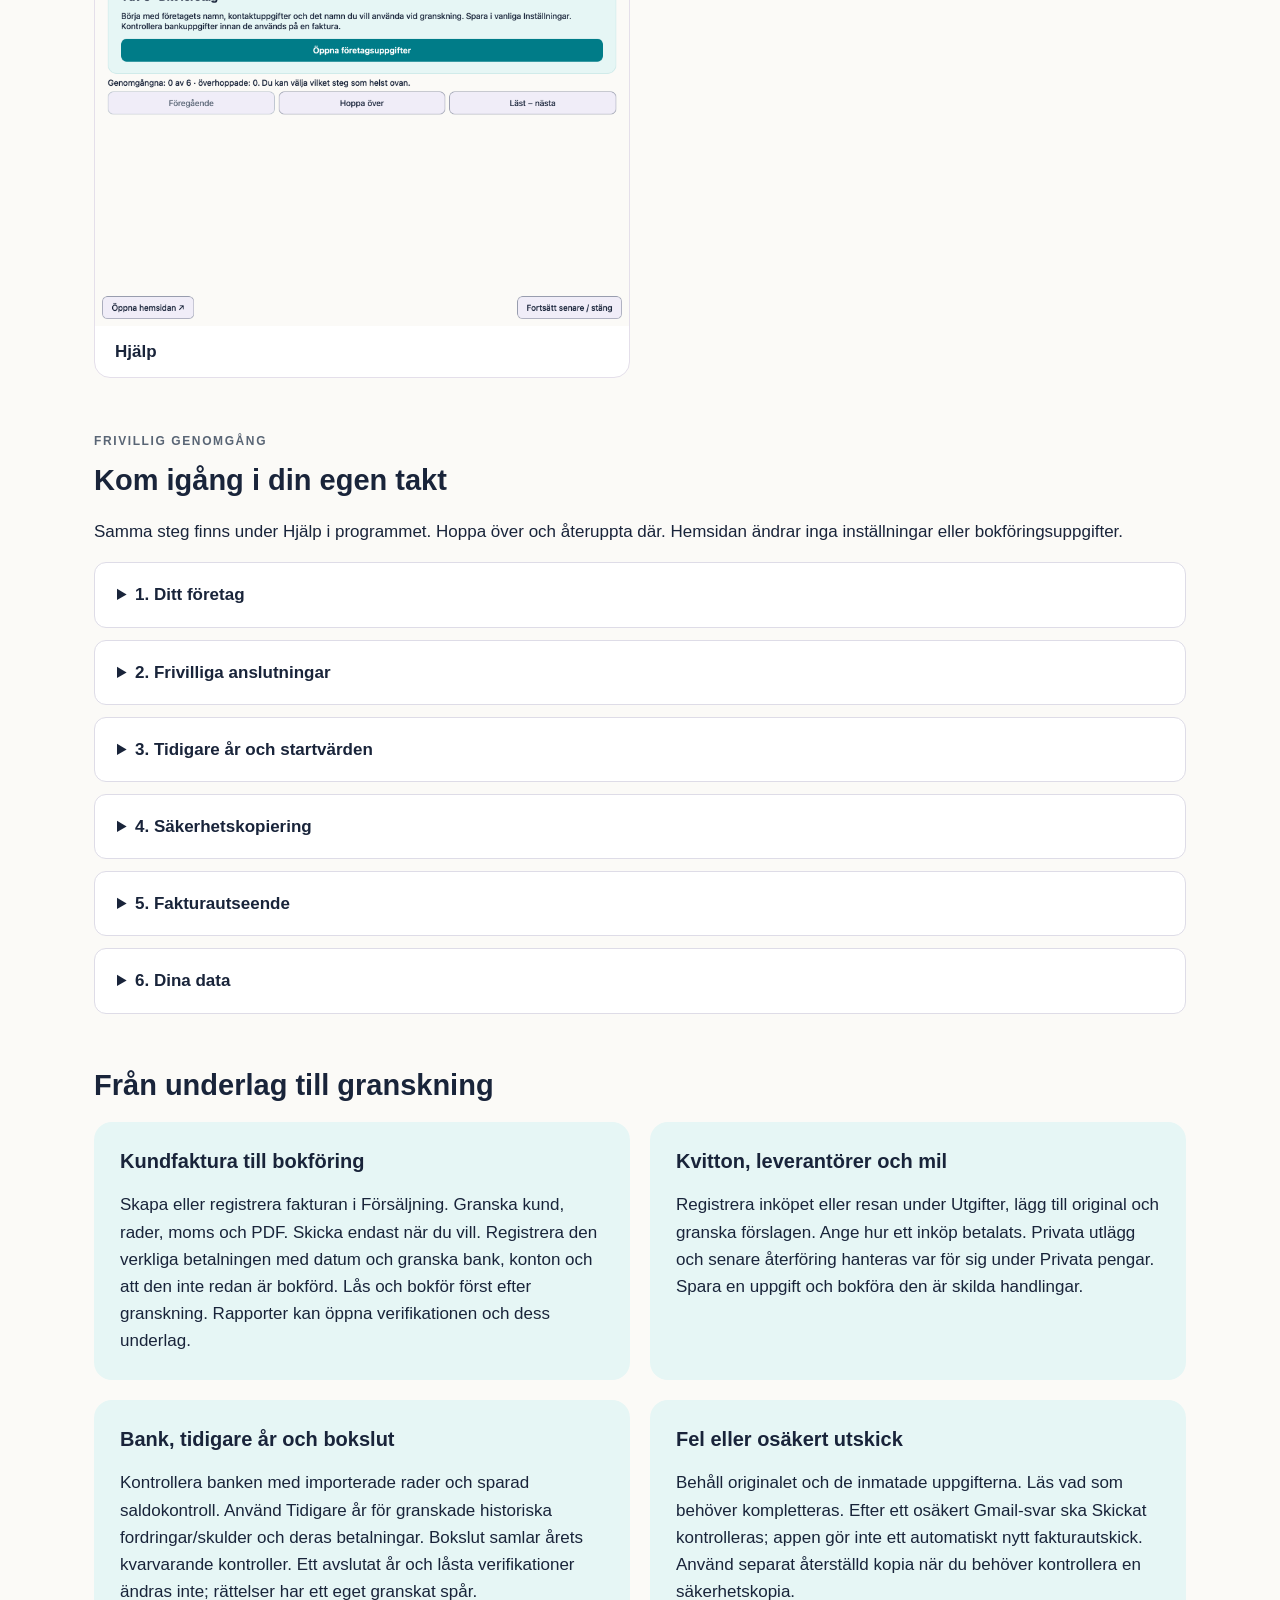
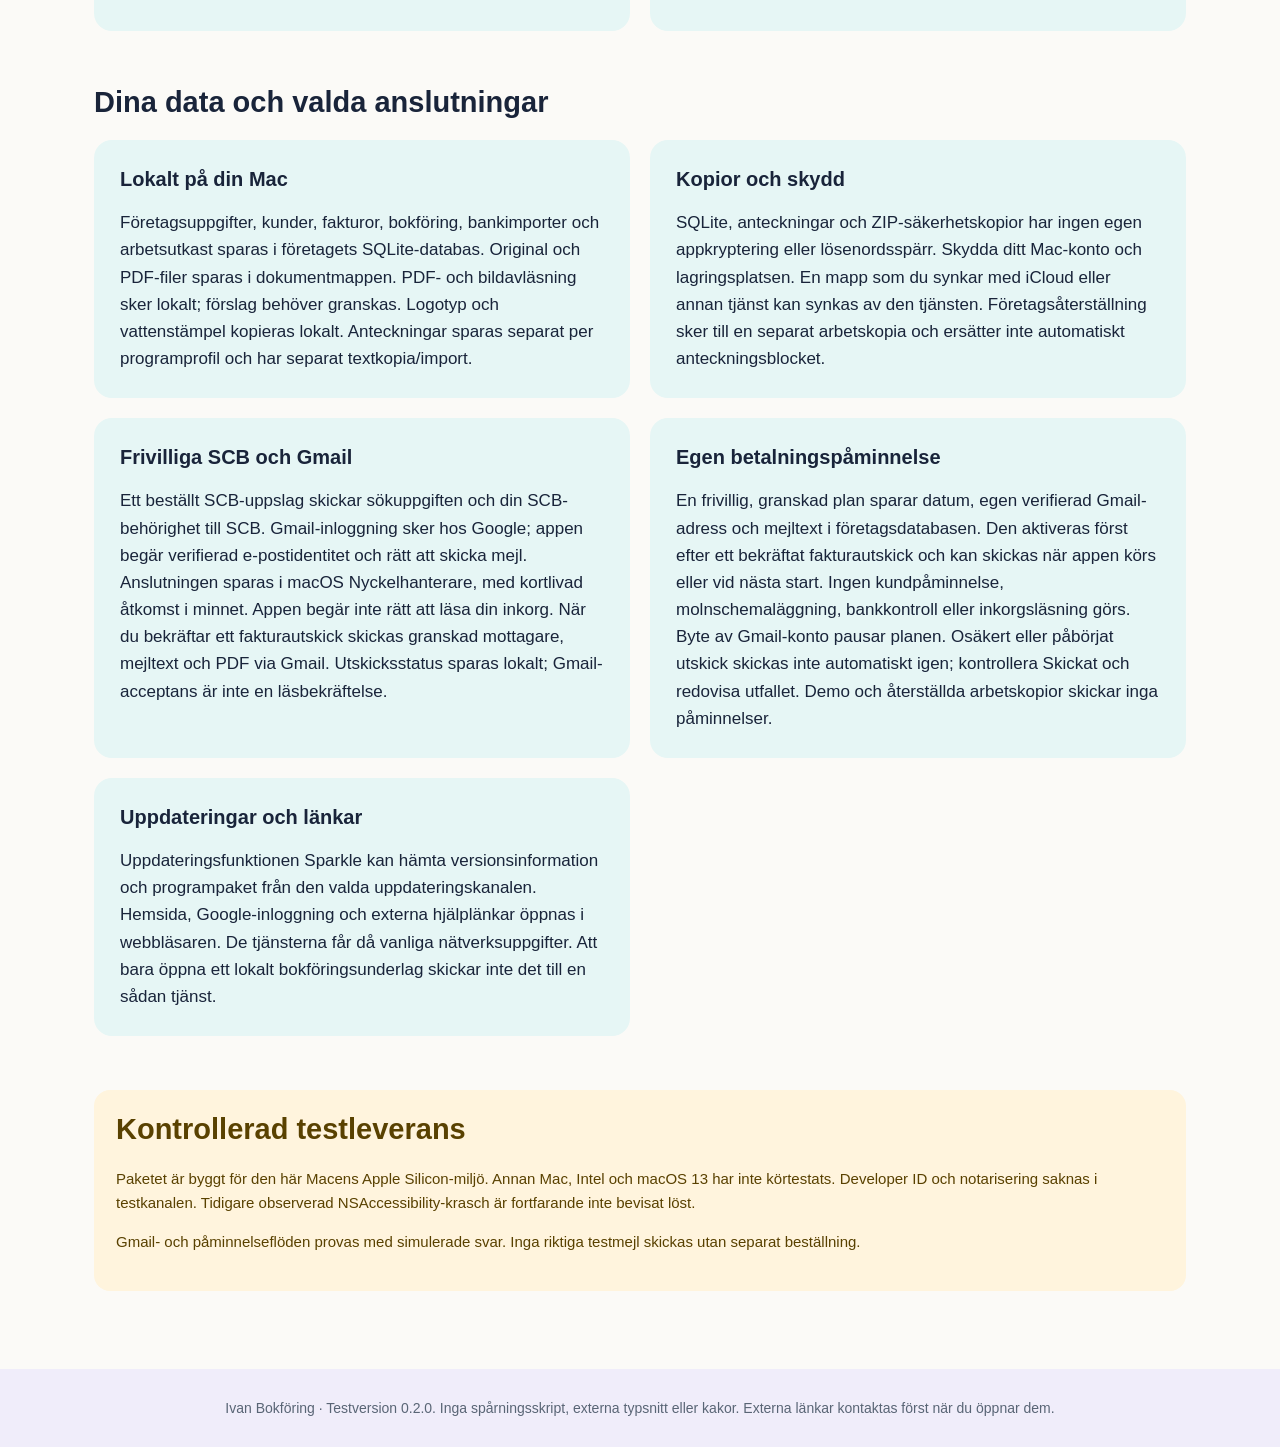
==== commit 33d80aac: "Publicera hemsida och guide för Ivan Bokföring 0.2.0 Ny granskad hemsida med logotyp, fiktiva appbil" ====
--- a/index.html
+++ b/index.html
@@ -1,57 +1,19 @@
 <!doctype html>
-<html lang="sv">
-<head>
-  <meta charset="utf-8">
-  <meta name="viewport" content="width=device-width, initial-scale=1">
-  <meta name="description" content="Ladda ned testversionen av Ivan Bokföring för Mac. Systemkrav, installation och automatiska uppdateringar.">
-  <meta name="color-scheme" content="light">
-  <title>Ivan Bokföring – testversion för Mac</title>
-  <link rel="icon" href="favicon.svg" type="image/svg+xml">
-  <link rel="stylesheet" href="theme.css">
-  <link rel="stylesheet" href="guide.css">
-</head>
-<body>
-  <div class="site-layout">
-  <nav class="site-nav" aria-label="Hemsidans flikar"><strong>Ivan Bokföring</strong><a href="index.html" aria-current="page">Ladda ned programmet</a><a href="gmail.html">Koppla Gmail</a></nav>
-  <main>
-    <header>
-      <p class="eyebrow">För Mac · Apple Silicon</p>
-      <h1>Ivan Bokföring</h1>
-      <p class="intro">Ett lokalt bokföringsprogram med fakturor, kvitton och rapporter. Dina bokföringsuppgifter sparas på din Mac.</p>
-    </header>
-    <section class="release" aria-labelledby="download-title">
-      <p class="status">Testversion 0.1.9</p>
-      <h2 id="download-title">Prova med påhittade uppgifter</h2>
-      <p>Det här är en testleverans. Appen har lokal ad-hoc-signatur, men saknar Apple Developer ID och är inte notariserad. macOS kan därför stoppa starten.</p>
-      <p><strong>Kräver Apple Silicon (M1 eller senare) och macOS 13 eller senare.</strong> Ingen separat Python-installation behövs. Annan Mac och macOS 13 har ännu inte körtestats.</p>
-      <a class="button" href="https://github.com/ivanabrahamsson5-afk/ivan-bokforing/releases/download/v0.1.9-test/Ivan-production-test-10.zip" download>Ladda ned testversionen <span>40,8 MB · ZIP</span></a>
-      <p class="small"><a href="installera.txt">Läs installationsguiden</a> · <a href="SHA256SUMS.txt">Filens SHA-256</a></p>
-    </section>
-    <section aria-labelledby="news-title">
-      <h2 id="news-title">Nytt i 0.1.9</h2>
-      <p>Ny ljus kortdesign med fyra bokföringsflikar, tydligare sök/filter och Inställningar. Granska och bokför direkt från underlaget, även tidigare sparade fakturor och kvitton. Förbättrad originalvisning, flerfilskö med tydlig spar- och bokföringsstatus samt återgång till rätt lista. Separat körjournal kan användas som alternativ till resväg och ärende. Granskad koppling av befintlig IB bevaras utan ny IB.</p>
-      <p>Första starten uppgraderar databasen efter en verifierad säkerhetskopia. Befintliga fakturor bevaras. Ha ledigt diskutrymme och öppna inte den uppgraderade databasen i en äldre version.</p>
-    <p>Tidigare observerad tillgänglighetskrasch (NSAccessibility) är inte bevisat löst. Denna testversion har kontrollerats på utvecklarens Mac med fiktiva uppgifter; detta garanterar inte att kraschen är borta.</p>
-    </section>
-    <section aria-labelledby="install-title">
-      <h2 id="install-title">Installera</h2>
-      <ol>
-        <li>Packa upp ZIP-filen.</li>
-        <li>Dra <strong>Ivan Bokföring.app</strong> till <strong>Program</strong>.</li>
-        <li>Öppna appen och börja med påhittade uppgifter.</li>
-      </ol>
-      <p>Om macOS stoppar starten: följ <a href="https://support.apple.com/sv-se/102445" rel="noreferrer">Apples anvisningar</a> bara om du litar på avsändaren. Stäng inte av Gatekeeper. Vid varning om skadlig eller skadad app, avbryt och kontakta avsändaren.</p>
-      <p>Leveransen innehåller inga personliga bokföringsdata eller anslutningsuppgifter. Gmail kräver egen godkänd OAuth-konfiguration.</p>
-    </section>
-    <section aria-labelledby="update-title">
-      <h2 id="update-title">Automatiska uppdateringar</h2>
-      <p>Från 0.1.2 kontrollerar appen normalt dagligen, hämtar signerade uppdateringar i bakgrunden och installerar när du avslutar appen. Har du 0.1.1 behöver du säkerhetskopiera dina uppgifter, avsluta appen och byta programfilen manuellt en första gång.</p>
-      <p>Behåll datamappen <code>~/Library/Application Support/Ivan Bokföring/</code>. Databas och dokument ligger utanför appen. Nedgradering till äldre databasschema stöds inte.</p>
-    </section>
-    <footer>
-      <p>Sidan använder inga spårningsskript, externa typsnitt eller kakor. Webbhotellet kan föra åtkomstloggar. Appfilen hämtas bara när du väljer att ladda ned den.</p>
-    </footer>
-  </main>
-  </div>
-</body>
-</html>
+<html lang="sv"><head><meta charset="utf-8"><meta name="viewport" content="width=device-width, initial-scale=1">
+<meta name="color-scheme" content="light"><title>Ivan Bokföring – testversion 0.2.0 för Mac</title>
+<link rel="icon" href="logo.png"><link rel="stylesheet" href="theme.css"></head><body>
+<a class="skip" href="#main">Till innehållet</a><header><a class="brand" href="#"><img src="logo.png" alt="">Ivan Bokföring</a>
+<nav aria-label="Innehåll"><a href="#bilder">Programmet</a><a href="#guide">Kom igång</a><a href="#arbetsgangar">Arbetsgångar</a><a href="#data">Dina data</a><a href="gmail.html">Koppla Gmail</a></nav></header>
+<main id="main"><section class="hero"><p class="eyebrow">TESTVERSION 0.2.0 · BYGG 15 · 1 NOVEMBER 2026</p>
+<h1>Bokföringen, ett steg i taget.</h1><p class="lead">Fakturor, kvitton och bokföring på din Mac. Granska uppgifterna och fortsätt från underlaget till den låsta verifikationen.</p>
+<p><a class="button" href="https://github.com/ivanabrahamsson5-afk/ivan-bokforing/releases/download/v0.2.0-test/Ivan-production-test-15.zip">Ladda ned 0.2.0 för Mac</a> <a class="secondary" href="#guide">Kom igång</a> <a class="secondary" href="#bilder">Se programmets vyer</a></p>
+<p class="notice">Testversion 0.2.0 för Apple Silicon och macOS 13 eller senare. Lokal ad-hoc-signatur; Apple Developer ID och notarisering saknas. Läs <a href="installera.txt">installationsanvisningen</a> och <a href="#kontroller">kända begränsningar</a>. <a href="SHA256SUMS.txt">Kontrollsumma</a>.</p></section>
+<section class="features" aria-label="Några delar i 0.2.0"><article><h2>Samlad överblick</h2><p>Valt år, vinst för bokförda resultatår och privata pengar med tydlig omfattning. Saknade historiska resultat visas som saknade.</p></article>
+<article><h2>Din faktura</h2><p>Tre mallar med PDF-förhandsvisning och frivillig logotyp eller vattenstämpel. Färdigställda fakturor behåller sitt sparade utseende.</p></article>
+<article><h2>Egna anteckningar</h2><p>Ett gemensamt lokalt block med autosparning och separat kopia/import. Företagsåterställning ersätter inte blocket.</p></article></section>
+<section id="nytt"><h2>Nytt i 0.2.0</h2><p>Ny navigering, vinst för bokförda resultatår, gemensamma anteckningar, fakturamallar, frivillig introduktion och egen betalningspåminnelse. Sparade fakturor och låsta verifikationer behålls. Bokfört banksaldo undviker dubbelräknad ingående balans vid årsskifte.</p><p>Databasen uppgraderas till schema 33 efter verifierad säkerhetskopia. Säkerhetskopiera före versionsbyte och behåll datamappen. Äldre programversioner kan inte öppna den uppgraderade databasen. Anteckningarna har separat kopia och import.</p></section><section id="bilder"><p class="eyebrow">VERKLIGA APPBILDER · FIKTIVA UPPGIFTER</p><h2>Hitta till rätt uppgift</h2><div class="gallery"><figure><a href="020-overview-1100.png"><img src="020-overview-1100.png" loading="lazy" alt="Översikt i programmet, med fiktiva uppgifter"></a><figcaption>Översikt</figcaption></figure><figure><a href="020-sales-1100.png"><img src="020-sales-1100.png" loading="lazy" alt="Försäljning i programmet, med fiktiva uppgifter"></a><figcaption>Försäljning</figcaption></figure><figure><a href="020-expenses-1100.png"><img src="020-expenses-1100.png" loading="lazy" alt="Utgifter i programmet, med fiktiva uppgifter"></a><figcaption>Utgifter</figcaption></figure><figure><a href="020-private-all-1100.png"><img src="020-private-all-1100.png" loading="lazy" alt="Privata pengar i programmet, med fiktiva uppgifter"></a><figcaption>Privata pengar</figcaption></figure><figure><a href="020-compact-bookkeeping-1100.png"><img src="020-compact-bookkeeping-1100.png" loading="lazy" alt="Bokföring i programmet, med fiktiva uppgifter"></a><figcaption>Bokföring</figcaption></figure><figure><a href="020-reports-1100.png"><img src="020-reports-1100.png" loading="lazy" alt="Rapporter i programmet, med fiktiva uppgifter"></a><figcaption>Rapporter</figcaption></figure><figure><a href="020-year-end-1100.png"><img src="020-year-end-1100.png" loading="lazy" alt="Bokslut i programmet, med fiktiva uppgifter"></a><figcaption>Bokslut</figcaption></figure><figure><a href="020-settings-company-1100.png"><img src="020-settings-company-1100.png" loading="lazy" alt="Inställningar i programmet, med fiktiva uppgifter"></a><figcaption>Inställningar</figcaption></figure><figure><a href="020-help-introduction-1100.png"><img src="020-help-introduction-1100.png" loading="lazy" alt="Hjälp i programmet, med fiktiva uppgifter"></a><figcaption>Hjälp</figcaption></figure></div></section>
+<section id="guide"><p class="eyebrow">FRIVILLIG GENOMGÅNG</p><h2>Kom igång i din egen takt</h2><p>Samma steg finns under Hjälp i programmet. Hoppa över och återuppta där. Hemsidan ändrar inga inställningar eller bokföringsuppgifter.</p><details><summary>1. Ditt företag</summary><p>Börja med företagets namn, kontaktuppgifter och det namn du vill använda vid granskning. Spara i vanliga Inställningar. Kontrollera bankuppgifter innan de används på en faktura.</p></details><details><summary>2. Frivilliga anslutningar</summary><p>Programmet kan användas utan anslutningar. Gmail används för uttryckligt beställda mejl. SCB används när du väljer ett företagsuppslag. Inloggningar är frivilliga och kan tas bort i Anslutningar.</p></details><details><summary>3. Tidigare år och startvärden</summary><p>Har du redan bokföring? Granska startdatum, ingående balans och tidigare års obetalda fakturor under Tidigare år. Använd granskad koppling om en IB redan är bokförd. Skapa inte samma IB eller registrera samma betalning två gånger. Saknade historiska resultat antas inte vara noll.</p></details><details><summary>4. Säkerhetskopiering</summary><p>Skapa en säkerhetskopia och välj vid behov lokal automatisk kopiering. Prova återställning till en separat arbetskopia. Anteckningsblocket har egen Spara kopia/Importera och ingår inte i företagskopian.</p></details><details><summary>5. Fakturautseende</summary><p>Välj mall och frivillig logotyp eller vattenstämpel. Förhandsvisa en PDF och spara standarden för nya fakturor. Äldre utkast byter bara efter ett eget granskat val; färdigställda fakturor behålls.</p></details><details><summary>6. Dina data</summary><p>Läs vad som sparas lokalt och vad valda anslutningar skickar. Lokal lagring betyder inte krypterad lagring. Du kan alltid återvända till den här genomgången från Hjälp.</p></details></section>
+<section id="arbetsgangar"><h2>Från underlag till granskning</h2><div class="articles"><article><h3>Kundfaktura till bokföring</h3><p>Skapa eller registrera fakturan i Försäljning. Granska kund, rader, moms och PDF. Skicka endast när du vill. Registrera den verkliga betalningen med datum och granska bank, konton och att den inte redan är bokförd. Lås och bokför först efter granskning. Rapporter kan öppna verifikationen och dess underlag.</p></article><article><h3>Kvitton, leverantörer och mil</h3><p>Registrera inköpet eller resan under Utgifter, lägg till original och granska förslagen. Ange hur ett inköp betalats. Privata utlägg och senare återföring hanteras var för sig under Privata pengar. Spara en uppgift och bokföra den är skilda handlingar.</p></article><article><h3>Bank, tidigare år och bokslut</h3><p>Kontrollera banken med importerade rader och sparad saldokontroll. Använd Tidigare år för granskade historiska fordringar/skulder och deras betalningar. Bokslut samlar årets kvarvarande kontroller. Ett avslutat år och låsta verifikationer ändras inte; rättelser har ett eget granskat spår.</p></article><article><h3>Fel eller osäkert utskick</h3><p>Behåll originalet och de inmatade uppgifterna. Läs vad som behöver kompletteras. Efter ett osäkert Gmail-svar ska Skickat kontrolleras; appen gör inte ett automatiskt nytt fakturautskick. Använd separat återställd kopia när du behöver kontrollera en säkerhetskopia.</p></article></div></section>
+<section id="data"><h2>Dina data och valda anslutningar</h2><div class="articles"><article><h3>Lokalt på din Mac</h3><p>Företagsuppgifter, kunder, fakturor, bokföring, bankimporter och arbetsutkast sparas i företagets SQLite-databas. Original och PDF-filer sparas i dokumentmappen. PDF- och bildavläsning sker lokalt; förslag behöver granskas. Logotyp och vattenstämpel kopieras lokalt. Anteckningar sparas separat per programprofil och har separat textkopia/import.</p></article><article><h3>Kopior och skydd</h3><p>SQLite, anteckningar och ZIP-säkerhetskopior har ingen egen appkryptering eller lösenordsspärr. Skydda ditt Mac-konto och lagringsplatsen. En mapp som du synkar med iCloud eller annan tjänst kan synkas av den tjänsten. Företagsåterställning sker till en separat arbetskopia och ersätter inte automatiskt anteckningsblocket.</p></article><article><h3>Frivilliga SCB och Gmail</h3><p>Ett beställt SCB-uppslag skickar sökuppgiften och din SCB-behörighet till SCB. Gmail-inloggning sker hos Google; appen begär verifierad e-postidentitet och rätt att skicka mejl. Anslutningen sparas i macOS Nyckelhanterare, med kortlivad åtkomst i minnet. Appen begär inte rätt att läsa din inkorg. När du bekräftar ett fakturautskick skickas granskad mottagare, mejltext och PDF via Gmail. Utskicksstatus sparas lokalt; Gmail-acceptans är inte en läsbekräftelse.</p></article><article><h3>Egen betalningspåminnelse</h3><p>En frivillig, granskad plan sparar datum, egen verifierad Gmail-adress och mejltext i företagsdatabasen. Den aktiveras först efter ett bekräftat fakturautskick och kan skickas när appen körs eller vid nästa start. Ingen kundpåminnelse, molnschemaläggning, bankkontroll eller inkorgsläsning görs. Byte av Gmail-konto pausar planen. Osäkert eller påbörjat utskick skickas inte automatiskt igen; kontrollera Skickat och redovisa utfallet. Demo och återställda arbetskopior skickar inga påminnelser.</p></article><article><h3>Uppdateringar och länkar</h3><p>Uppdateringsfunktionen Sparkle kan hämta versionsinformation och programpaket från den valda uppdateringskanalen. Hemsida, Google-inloggning och externa hjälplänkar öppnas i webbläsaren. De tjänsterna får då vanliga nätverksuppgifter. Att bara öppna ett lokalt bokföringsunderlag skickar inte det till en sådan tjänst.</p></article></div></section>
+<section class="notice" id="kontroller"><h2>Kontrollerad testleverans</h2><p>Paketet är byggt för den här Macens Apple Silicon-miljö. Annan Mac, Intel och macOS 13 har inte körtestats. Developer ID och notarisering saknas i testkanalen. Tidigare observerad NSAccessibility-krasch är fortfarande inte bevisat löst.</p><p>Gmail- och påminnelseflöden provas med simulerade svar. Inga riktiga testmejl skickas utan separat beställning.</p></section></main>
+<footer>Ivan Bokföring · Testversion 0.2.0. Inga spårningsskript, externa typsnitt eller kakor. Externa länkar kontaktas först när du öppnar dem.</footer></body></html>
--- a/theme.css
+++ b/theme.css
@@ -1,36 +1,3 @@
-:root {
-  color-scheme: light;
-  --paper: #ffffff;
-  --ink: #172b3a;
-  --muted: #405466;
-  --accent: #075c83;
-  --accent-hover: #034565;
-  --panel: #eef5f9;
-  --border: #b3c8d6;
-  --status-bg: #fff1cb;
-  --status-ink: #634300;
-  --focus: #9a4c00;
-}
-* { box-sizing: border-box; }
-body { margin: 0; background: var(--paper); color: var(--ink); font: 1rem/1.65 system-ui, sans-serif; }
-main { max-width: 46rem; margin: 0 auto; padding: 2.8rem 1.25rem 1.5rem; }
-h1 { font-size: clamp(2rem, 6vw, 2.8rem); line-height: 1.15; margin: .35rem 0 1rem; letter-spacing: -.025em; }
-h2 { font-size: 1.3rem; line-height: 1.35; margin: 0 0 .8rem; }
-p { margin: .8rem 0; }
-.intro { font-size: 1.1rem; }
-.eyebrow { color: var(--muted); font-weight: 600; margin: 0; }
-section { margin-top: 2rem; }
-.release { padding: 1.4rem; border: 1px solid var(--border); border-radius: .5rem; background: var(--panel); color: var(--ink); }
-.status { display: inline-block; margin: 0 0 .85rem; padding: .15rem .6rem; border-radius: .2rem; color: var(--status-ink); background: var(--status-bg); font-weight: 650; }
-a { color: var(--accent); text-underline-offset: .2em; }
-a:hover, a:active { color: var(--accent-hover); }
-a:focus-visible { outline: 3px solid var(--focus); outline-offset: 4px; }
-.button { display: inline-block; padding: .8rem 1.1rem; margin: .65rem 0 .3rem; border-radius: .3rem; background: var(--accent); color: var(--paper); font-weight: 650; text-decoration: none; }
-.button span { display: block; font-size: .9rem; font-weight: 400; }
-.button:hover, .button:active { background: var(--accent-hover); color: var(--paper); }
-.small, footer { font-size: .9rem; color: var(--muted); }
-ol { padding-left: 1.6rem; }
-li { padding-left: .2rem; margin: .4rem 0; }
-code { font-size: .95em; overflow-wrap: anywhere; }
-footer { margin-top: 2rem; padding-top: 1rem; border-top: 1px solid var(--border); }
-@media (max-width: 30rem) { main { padding-top: 1.5rem; } .release { padding: 1rem; } .button { display: block; text-align: center; } }
+:root{--border:#dedce7;--panel:#f0edfa;--paper:#fbfaf7;--accent:#007783;--muted:#596575}
+*{box-sizing:border-box}html{scroll-behavior:smooth}body{margin:0;background:#fbfaf7;color:#19243a;font:17px/1.6 -apple-system,BlinkMacSystemFont,"Segoe UI",sans-serif}a{color:#007783;text-underline-offset:4px}a:focus-visible,summary:focus-visible{outline:3px solid #8051d9;outline-offset:4px;border-radius:4px}.skip{position:absolute;left:10px;top:-80px}.skip:focus{top:10px;background:white;padding:12px;z-index:3}body>header{display:flex;justify-content:space-between;gap:24px;align-items:center;background:#f0edfa;padding:22px max(24px,calc((100vw - 1140px)/2))}.brand{display:flex;align-items:center;gap:10px;font-size:21px;font-weight:750;color:#19243a;text-decoration:none;white-space:nowrap}.brand img{width:42px;height:42px;object-fit:contain}body>header nav{display:flex;gap:22px;flex-wrap:wrap}body>header nav a{font-size:15px;font-weight:650;text-decoration:none;color:#575282}main{max-width:1140px;margin:auto;padding:24px}section{margin:54px 0;scroll-margin-top:20px}h1{font-size:clamp(38px,6vw,64px);line-height:1.1;letter-spacing:-2px;max-width:760px;margin:20px 0}h2{font-size:29px;line-height:1.2;margin:0 0 20px}h3{font-size:20px;line-height:1.3;margin:0 0 12px}.lead{font-size:22px;max-width:750px}.eyebrow{font-size:12px;letter-spacing:1.6px;font-weight:700;color:#596575}.button,.secondary{display:inline-block;padding:12px 20px;border-radius:12px;text-decoration:none;font-weight:650;margin:8px 8px 8px 0}.button{background:#007c88;color:white}.secondary{border:1px solid #007c88;color:#007c88;background:white}.notice{font-size:15px;padding:22px;border-radius:16px;background:#fff4dd;color:#594100}.features,.gallery,.articles{display:grid;gap:20px}.features{grid-template-columns:repeat(3,1fr)}article{border-radius:18px;padding:26px;background:#e6f6f5}article p{margin-bottom:0}.features article:nth-child(2){background:#edf0fc}.features article:nth-child(3){background:#fff4dd}.features h2{font-size:23px}.gallery{grid-template-columns:1fr 1fr}figure{margin:0;background:white;border:1px solid #e4dfea;border-radius:16px;overflow:hidden}figure img{width:100%;display:block}figcaption{padding:12px 20px;font-weight:650}.articles{grid-template-columns:1fr 1fr}details{background:white;border:1px solid #dedce7;border-radius:12px;padding:18px 22px;margin:12px 0}summary{cursor:pointer;font-weight:700}details p{max-width:850px}footer{background:#f0edfa;padding:28px;text-align:center;font-size:14px;color:#596575}@media(max-width:760px){body>header{align-items:flex-start;flex-direction:column}body>header nav{gap:14px}main{padding:20px}section{margin:36px 0}.features,.gallery,.articles{grid-template-columns:1fr}h1{letter-spacing:-1px}}@media(prefers-reduced-motion:reduce){html{scroll-behavior:auto}}@media print{header,nav,.button,.secondary{display:none}main{max-width:none}details{break-inside:avoid}.gallery{grid-template-columns:1fr 1fr}}
+.site-nav{display:block}.site-layout main>header{display:block;background:transparent;padding:0}.site-layout h1{font-size:clamp(36px,5vw,54px)}.site-layout .intro{font-size:21px}.site-layout .small{font-size:14px;color:var(--muted)}.site-layout .release{background:#fff4dd;padding:24px;border-radius:16px}.site-layout figure img{object-fit:contain}.site-layout figure{margin:24px 0}.site-layout .step-links{display:block}
